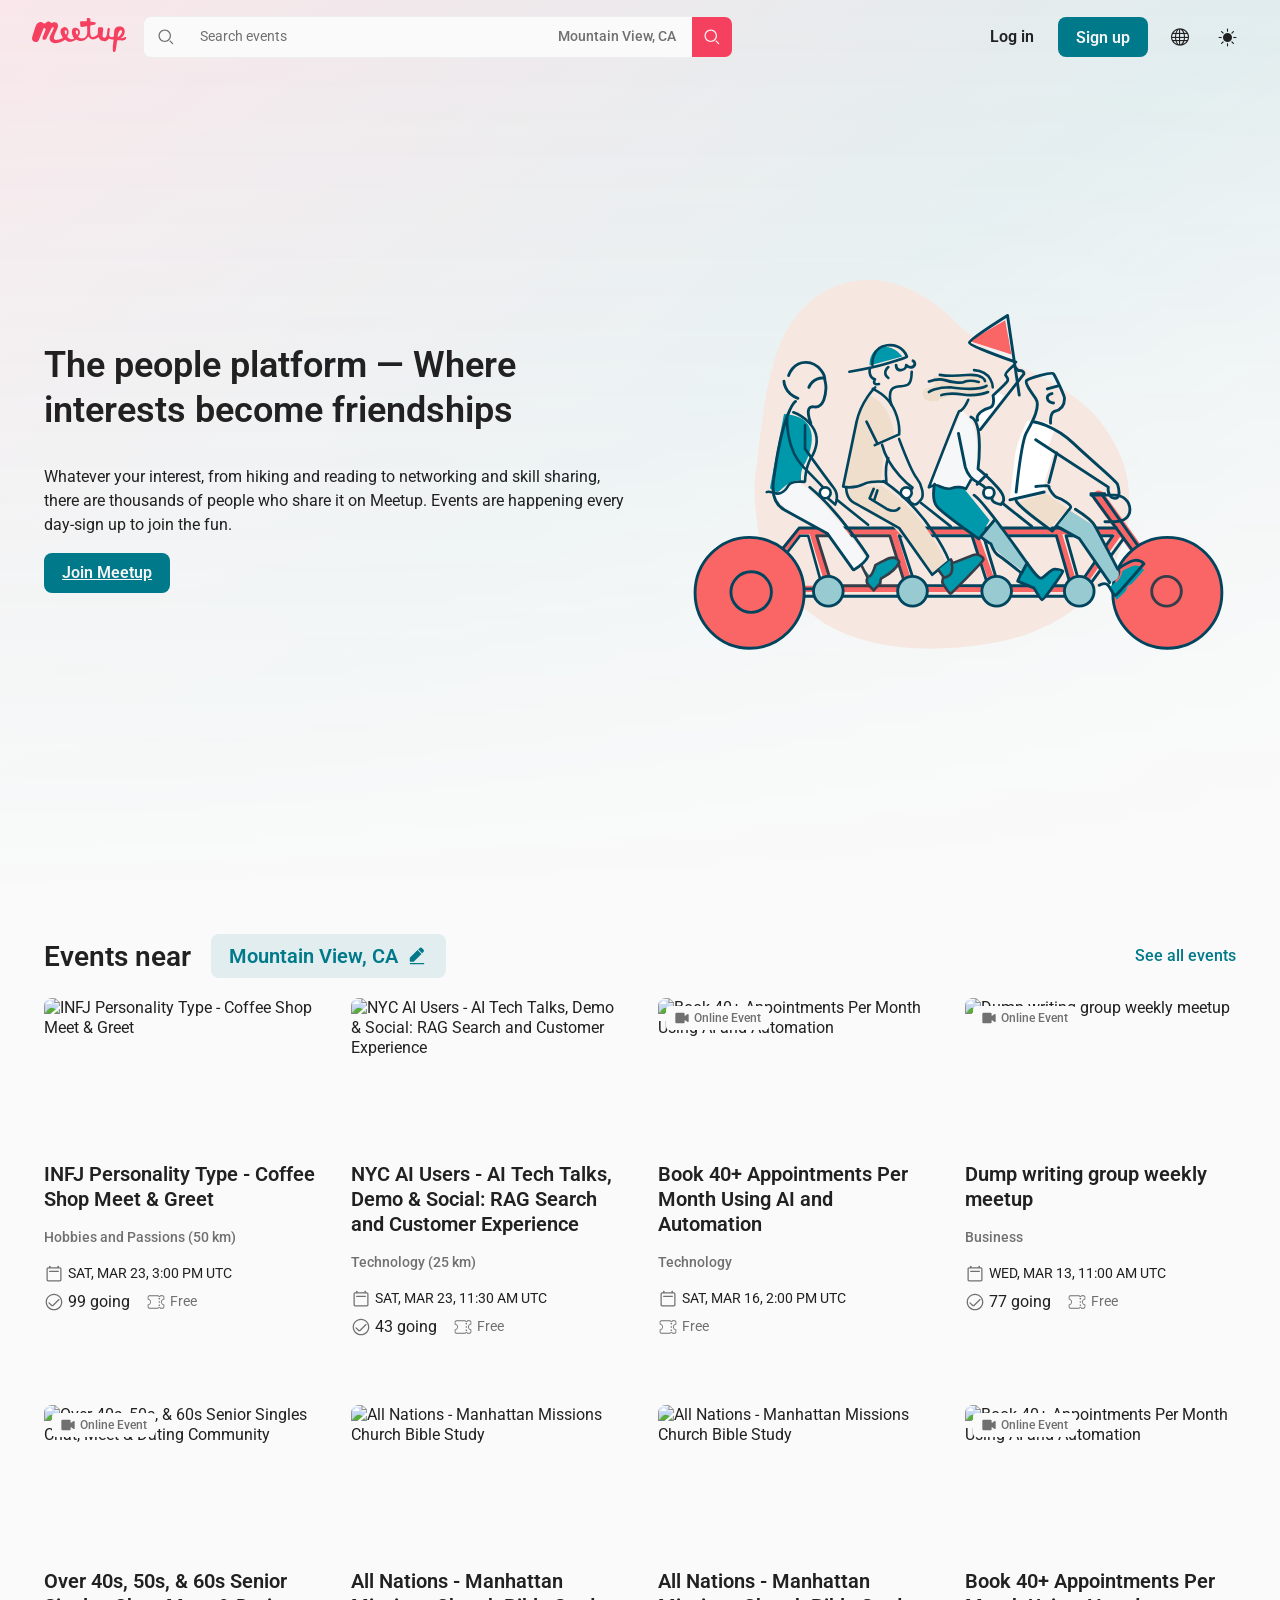
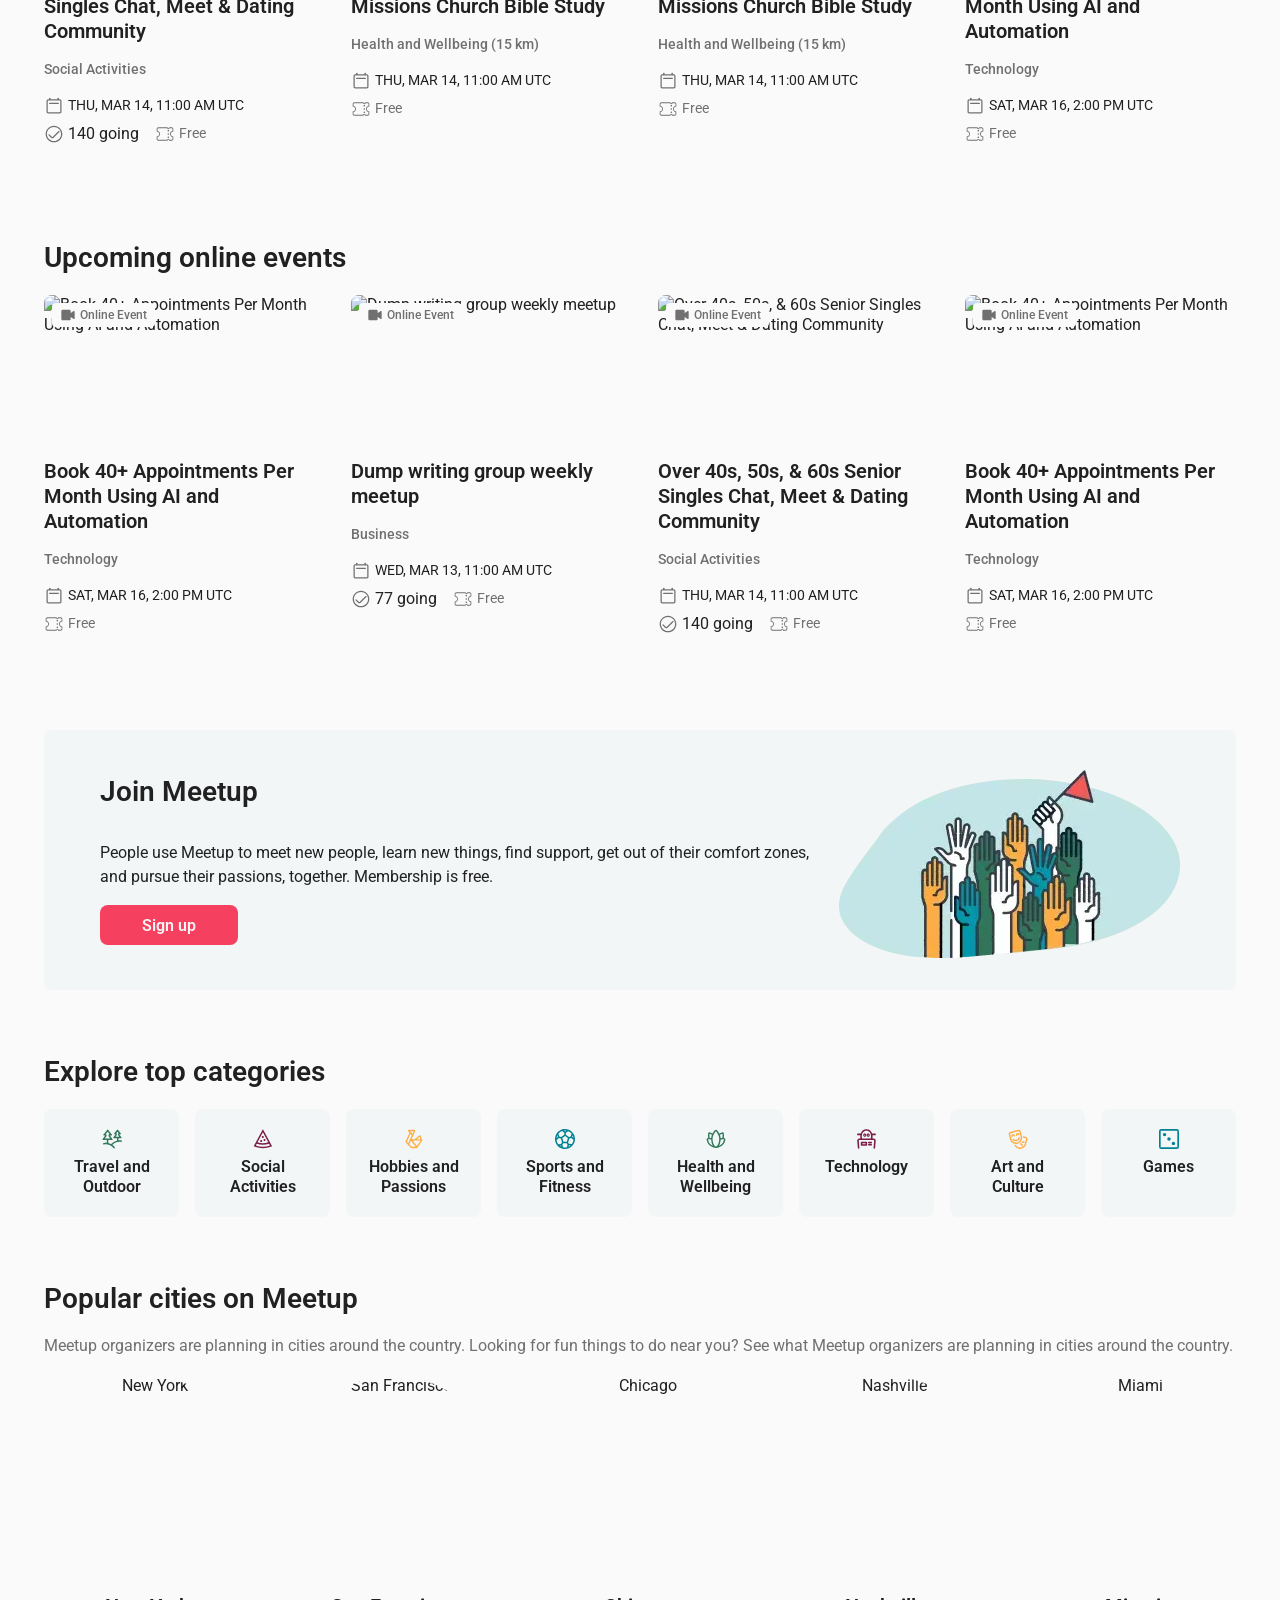
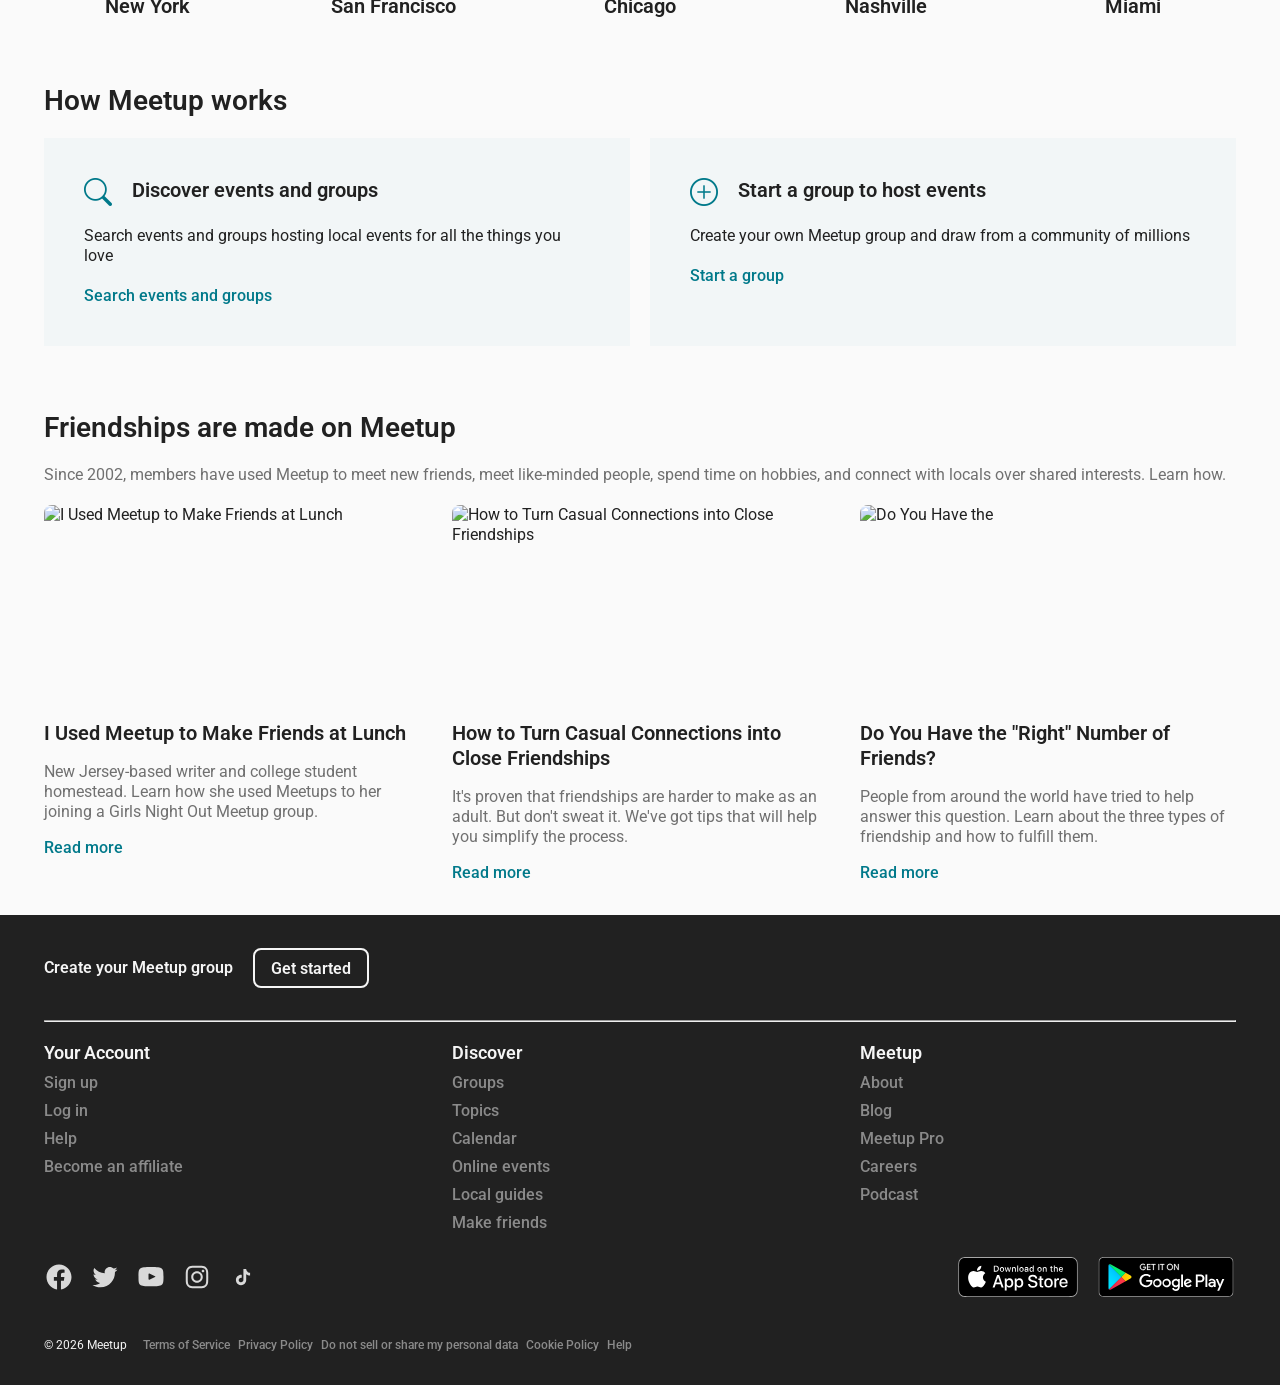
==== index.html @ ab14dbea "fix: Исправления стилей. Добавение карты" ====
<!DOCTYPE html>
<html lang="en">

<head>
  <meta charset="UTF-8">
  <meta name="viewport" content="width=device-width, initial-scale=1.0">

  <!-- <script src="./scripts/smooth-scroll.js" defer></script> -->
  <script>
    document.querySelector("html").setAttribute("data-theme", localStorage.getItem("theme") || "light");
  </script>

  <script type="module" src="./scripts/theme-toggle.js" defer></script>
  <!-- <script type="module" src="./scripts/log-to-page.js" defer></script> -->

  <script src="./scripts/nav.js" defer></script>
  <!-- <script src="./scripts/timer.js" defer></script> -->
  <script type="module" src="./scripts/meetup.js" defer></script>

  <title>Meetup</title>
  <link rel="icon" href="./favicon.ico">
  <link rel="stylesheet" href="https://cdn.jsdelivr.net/npm/bootstrap-icons@1.13.1/font/bootstrap-icons.min.css">
  <link href="./styles/styles.css" rel="stylesheet">
</head>

<body class="text-base">
  <div class="base-layout">

    <!-- <div class="sidebar"></div> -->

    <header>
      <div class="content">
        <div class="header-grid">

          <!-- LOGO -->
          <div class="header-logo">
            <a href="./index.html" class="inline-flex items-center">
              <img src="./assets/images/meetup-logo.svg" alt="Logo">
            </a>
          </div>

          <!-- SEARCH -->
          <div class="header-search">
            <div class="search-bar flex items-center justify-between bg-elevated rounded-lg gap-4 w-full ml-0">
              <div class="flex items-center gap-2 flex-1 pl-3">
                <svg class="text-muted" width="20" height="20" viewBox="0 0 20 20" fill="currentColor" xmlns="http://www.w3.org/2000/svg">
                  <path fill-rule="evenodd" clip-rule="evenodd" d="M13.75 8.75C13.75 11.5114 11.5114 13.75 8.75 13.75C5.98857 13.75 3.75 11.5114 3.75 8.75C3.75 5.98857 5.98857 3.75 8.75 3.75C11.5114 3.75 13.75 5.98857 13.75 8.75ZM15 8.75C15 12.2017 12.2017 15 8.75 15C5.29822 15 2.5 12.2017 2.5 8.75C2.5 5.29822 5.29822 2.5 8.75 2.5C12.2017 2.5 15 5.29822 15 8.75ZM13.7247 14.6086L13.2973 14.1812C13.6173 13.9131 13.9131 13.6173 14.1812 13.2973L14.6086 13.7247L17.1086 16.2247C17.3527 16.4688 17.3527 16.8645 17.1086 17.1086C16.8645 17.3527 16.4688 17.3527 16.2247 17.1086L13.7247 14.6086Z" fill="currentColor"></path>
                </svg>

                <input type="text" placeholder="Search events" class="search-input flex-1 bg-transparent outline-none text-sm">
              </div>

              <div class="flex items-center gap-4">
                <span class="text-sm font-medium text-muted pl-3">
                  Mountain View, CA
                </span>

                <button id="search-btn" class="btn btn-secondary flex items-center gap-1">
                  <svg class="text-light" width="20" height="20" viewBox="0 0 20 20" fill="currentColor" xmlns="http://www.w3.org/2000/svg">
                    <path fill-rule="evenodd" clip-rule="evenodd" d="M13.75 8.75C13.75 11.5114 11.5114 13.75 8.75 13.75C5.98857 13.75 3.75 11.5114 3.75 8.75C3.75 5.98857 5.98857 3.75 8.75 3.75C11.5114 3.75 13.75 5.98857 13.75 8.75ZM15 8.75C15 12.2017 12.2017 15 8.75 15C5.29822 15 2.5 12.2017 2.5 8.75C2.5 5.29822 5.29822 2.5 8.75 2.5C12.2017 2.5 15 5.29822 15 8.75ZM13.7247 14.6086L13.2973 14.1812C13.6173 13.9131 13.9131 13.6173 14.1812 13.2973L14.6086 13.7247L17.1086 16.2247C17.3527 16.4688 17.3527 16.8645 17.1086 17.1086C16.8645 17.3527 16.4688 17.3527 16.2247 17.1086L13.7247 14.6086Z" fill="currentColor"></path>
                  </svg>
                </button>
              </div>
            </div>
          </div>

          <!-- ACTIONS (nav НЕ тронут) -->
          <div class="header-actions flex items-center justify-end gap-1">
            <nav>
              <ul>
                <!-- Навигация рендерится тут динамически -->
              </ul>
            </nav>
            <button class="btn btn-ghost"><i class="bi bi-globe text-lg"></i></button>
            <button id="theme-toggle" class="btn btn-ghost"></button>
          </div>

        </div>
      </div>
    </header>

    <main>
      <div id="hero">
        <div id="hero-bg"></div>
        <div class="container content-center h-full">
          <div class="content gap-5">
            <div class="prose flex-1 flex flex-col justify-center">
              <h1 class="text-balance">
                The people platform — Where interests become friendships
              </h1>
              <p>
                Whatever your interest, from hiking and reading to networking and skill sharing,
                there are thousands of people who share it on Meetup. Events are happening
                every day-sign up to join the fun.
              </p>
              <a href="./events-near.html" class="btn btn-primary px-4">Join Meetup</a>
            </div>
            <img src="./assets/images/hero-event.svg" class="flex-1" alt="The people platform — Where interests become friendships">
          </div>
        </div>
      </div>

      <section id="events-near">
        <div class="container content flex-col">
          <div class="flex items-center w-full gap-5 mb-5">
            <h3 class="nowrap">Events near</h3>
            <button class="btn btn-lg btn-primary-lite px-4">Mountain View, CA
              <img src="./assets/icons/edit.svg" alt="">
            </button>
            <a href="#" class="all-events-link link ml-auto">See all events</a>
          </div>

          <div class="events gap-5">
            <!-- Events рендерятся тут динамически -->
          </div>
        </div>
      </section>

      <section id="online-events">
        <div class="container">
          <h3 class="content nowrap mb-5">Upcoming online events</h3>
          <div class="events content gap-5">
            <!-- Events рендерятся тут динамически -->
          </div>
        </div>
      </section>

      <section id="join-meetup">
        <div class="container">
          <div class="content gap-5">
            <div class="prose flex flex-col justify-center">
              <h3 class="text-balance">
                Join Meetup
              </h3>
              <p>
                People use Meetup to meet new people, learn new things, find support, get out of their
                comfort zones, and pursue their passions, together. Membership is free.
              </p>
              <button class="btn btn-secondary px-10">Sign up</button>
            </div>
            <img src="./assets/images/join-meetup.svg" alt="Join Meetup">
          </div>
        </div>
      </section>

      <section id="top-categories">
        <div class="container">
          <h3 class="content nowrap mb-5">Explore top categories</h3>
          <div id="categories" class="content">
            <!-- Categories рендерятся тут динамически -->
          </div>
        </div>
      </section>

      <section id="cities-on-meetup">
        <div class="container">
          <div class="content flex-col">
            <h3 class="nowrap mb-5">Popular cities on Meetup</h3>
            <p class="text-muted mb-5 max-w-prose">Meetup organizers are planning in cities around the country. Looking for fun things to do near you? See what Meetup organizers are planning in cities around the country.</p>
            <div id="cities" class="content gap-5">
              <!-- Cities рендерятся тут динамически -->
            </div>
          </div>
        </div>
      </section>

      <section id="how-meetup-works">
        <div class="container">
          <h3 class="content nowrap mb-5">How Meetup works</h3>
          <div class="content gap-5">
            <div class="flex-1 bg-primary-lite p-10">
              <div class="flex items-start gap-5 mb-5">
                <i class="bi bi-search text-2xl text-primary"></i>
                <h4 class="font-semibold">Discover events and groups</h4>
              </div>
              <p class="mb-5">Search events and groups hosting local events for all the things you love</p>
              <a href="#" class="link">Search events and groups</a>
            </div>
            <div class="flex-1 bg-primary-lite p-10">
              <div class="flex items-start gap-5 mb-5">
                <i class="bi bi-plus-circle text-2xl text-primary"></i>
                <h4 class="font-semibold">Start a group to host events</h4>
              </div>
              <p class="mb-5">Create your own Meetup group and draw from a community of millions</p>
              <a href="#" class="link">Start a group</a>
            </div>
          </div>
        </div>
      </section>

      <section id="friendships-on-meetup">
        <div class="container">
          <h3 class="content nowrap mb-5">Friendships are made on Meetup</h3>
          <p class="text-muted mb-5 max-w-prose">Since 2002, members have used Meetup to meet new friends, meet like-minded people, spend time on hobbies, and connect with locals over shared interests. Learn how.</p>
          <div id="friendships" class="content gap-5">
            <!-- Friendships рендерятся тут динамически -->
          </div>
        </div>
      </section>
    </main>

  </div>

  <footer class="footer">
    <div class="container">
      <div class="heading flex items-center w-full gap-5 mb-8">
        <h6 class="text-light nowrap">Create your Meetup group</h6>
        <button class="btn btn-bordered btn-bordered-light px-4">Get started</button>
      </div>
      <hr />
      <div class="footer-top content justify-between items-start mt-5">
        <div class="footer-columns content gap-8 flex-1">
          <div class="footer-column">
            <h5 class="text-light font-semibold mb-2">Your Account</h5>
            <ul class="footer-links">
              <li><a href="#" class="link text-muted">Sign up</a></li>
              <li><a href="#" class="link text-muted">Log in</a></li>
              <li><a href="#" class="link text-muted">Help</a></li>
              <li><a href="#" class="link text-muted">Become an affiliate</a></li>
            </ul>
          </div>
          <div class="footer-column">
            <h5 class="text-light font-semibold mb-2">Discover</h5>
            <ul class="footer-links">
              <li><a href="#" class="link text-muted">Groups</a></li>
              <li><a href="#" class="link text-muted">Topics</a></li>
              <li><a href="#" class="link text-muted">Calendar</a></li>
              <li><a href="#" class="link text-muted">Online events</a></li>
              <li><a href="#" class="link text-muted">Local guides</a></li>
              <li><a href="#" class="link text-muted">Make friends</a></li>
            </ul>
          </div>
          <div class="footer-column">
            <h5 class="text-light font-semibold mb-2">Meetup</h5>
            <ul class="footer-links">
              <li><a href="#" class="link text-muted">About</a></li>
              <li><a href="#" class="link text-muted">Blog</a></li>
              <li><a href="#" class="link text-muted">Meetup Pro</a></li>
              <li><a href="#" class="link text-muted">Careers</a></li>
              <li><a href="#" class="link text-muted">Podcast</a></li>
            </ul>
          </div>
        </div>
      </div>

      <div class="footer-middle content justify-between items-center gap-4 pt-6 pb-6">
        <div class="social-links flex items-center gap-4">
          <a href="#" class="link text-muted"><img src="./assets/icons/facebook.svg" alt="Facebook" class="social-icon"></a>
          <a href="#" class="link text-muted"><img src="./assets/icons/twitter.svg" alt="Twitter" class="social-icon"></a>
          <a href="#" class="link text-muted"><img src="./assets/icons/youtube.svg" alt="Youtube" class="social-icon"></a>
          <a href="#" class="link text-muted"><img src="./assets/icons/instagram.svg" alt="Instagram" class="social-icon"></a>
          <a href="#" class="link text-muted"><img src="./assets/icons/tiktok.svg" alt="TikTok" class="social-icon"></a>
        </div>
        <div class="app-stores flex items-center gap-2">
          <a href="#" class="app-store-btn">
            <img src="./assets/icons/app-store.svg" alt="Download on the App Store" class="app-icon">
          </a>
          <a href="#" class="app-store-btn">
            <img src="./assets/icons/google-play.svg" alt="Get it on Google Play" class="app-icon">
          </a>
        </div>
      </div>

      <div class="footer-bottom content items-center text-xs pt-4 gap-4">
        <span class="text-light">&copy; 2026 Meetup</span>
        <div class="footer-bottom-links flex items-center gap-2">
          <a href="#" class="link text-muted">Terms of Service</a>
          <a href="#" class="link text-muted">Privacy Policy</a>
          <a href="#" class="link text-muted">Do not sell or share my personal data</a>
          <a href="#" class="link text-muted">Cookie Policy</a>
          <a href="#" class="link text-muted">Help</a>
        </div>
      </div>
    </div>
  </footer>

</body>

</html>
---- styles/styles.css ----
/* ===== Base imports ===== */
@import url('globals.css');
@import url('fonts.css');
@import url('utilities.css');
@import url('buttons.css');
@import url('prose.css');

/* ===== Links ===== */
.link {
  color: var(--color-primary);
  text-decoration: none;
  font-weight: 500;
}

.link:hover {
  text-decoration: underline;
}

/* ===== Header layout ===== */
.header-grid {
  display: grid;
  grid-template-columns: auto 1fr auto;
  grid-template-areas: 'logo search actions';
  align-items: center;
  gap: 1rem;
  width: 100%;
}

.header-logo {
  grid-area: logo;
}

.header-search {
  grid-area: search;
  min-width: 0;
}

.header-actions {
  grid-area: actions;
  display: flex;
  align-items: center;
  gap: 0.5rem;
}

/* ====== Forms ===== */
form {
  display: flex;
  flex-direction: column;
  gap: 0.5rem;
}

form.hidden {
  display: none;
}

label {
  position: relative;
}

label > .required-star {
  position: absolute;
  right: 0.75rem;
  top: 0.5rem;
}

input[type='text'],
input[type='email'],
input[type='tel'],
input[type='password'] {
  padding: 0.5rem 2.5rem 0.5rem 1rem;
  min-height: 2.5rem;
  border: 0;
  outline: none;
  width: 100%;
  background: var(--color-elevated);
  color: var(--color-text);
  font-size: var(--font-sm);
  font-family: inherit;
  font-feature-settings: inherit;
}

input::placeholder {
  color: var(--color-text-muted);
}

/* ===== Search bar ===== */
.search-bar {
  border: 1px solid var(--color-bg-accent);
  border-radius: 0.5rem;
  min-height: 2.5rem;
  overflow: hidden;
  max-width: 590px;
  margin-right: auto;
  background-color: var(--color-bg);
}

.search-input::placeholder {
  color: var(--color-text-muted);
}

#search-btn {
  border-radius: 0;
}

/* ====== Events grid ====== */
.events {
  display: grid;
  grid-template-columns: repeat(4, 1fr);
  gap: 2.25rem;
}

.event {
  position: relative;
  display: flex;
  flex-direction: column;
  gap: 0.75rem;
  padding-bottom: 2rem;
}

.event img {
  width: 100%;
  height: 152px;
  object-fit: cover;
  border-radius: 0.5rem;
}

.event .badge {
  position: absolute;
  top: 0.5rem;
  left: 0.5rem;
  display: flex;
  gap: 0.25rem;
  padding: 0.25rem 0.5rem;
  background-color: var(--color-bg);
  border-radius: 0.25rem;
}

.event-info {
  display: flex;
  flex-direction: column;
  gap: 0.5rem;
}

#map img {
  width: 100%;
  height: 285px;
  border-radius: 0.75rem;
  object-fit: cover;
}

/* ===== Events filters (events-near page) ===== */
select {
  border: 0;
  border-radius: 9999px;
  padding: 0 2.5rem 0 1rem;
  min-height: 2.5rem;
  min-width: 2.5rem;
  font-size: var(--font-sm);
  font-weight: 500;
  font-family: inherit;
  background-color: var(--color-bg-lite);
  color: var(--color-accent);
  appearance: none;
  background-image: url('/assets/icons/arrow-drop-down.svg');
  background-repeat: no-repeat;
  background-position: right 0.25rem center;
  cursor: pointer;
}

#filters-container {
  position: relative;
  min-height: 3.5rem;
  margin-bottom: 2rem;
  overflow-x: auto;
}

#events-filters #filters {
  display: flex;
  gap: 0.5rem;
  margin-bottom: 2rem;
  flex-wrap: nowrap;
  -webkit-overflow-scrolling: touch;
}

/* Events list inside filters page */
#events-filters .events {
  grid-template-columns: 1fr;
  gap: 1.5rem;
}

#events-filters .event {
  flex-direction: row;
  gap: 1rem;
  padding-top: 1rem;
  padding-bottom: 2rem;
  border-top: 1px solid #c5c5c5;
}

#events-filters .event img {
  max-width: 160px;
  max-height: 100px;
}

#events-filters .event-info {
  display: flex;
  flex-direction: column;
  flex: 1;
}

#events-filters .event-info h4 {
  order: -1;
}

#events-filters .event-info .time-date {
  order: -2;
  margin-bottom: 0.25rem;
}

#events-filters .event .badge {
  position: relative;
  top: 0;
  left: 0;
  padding: 0;
  margin-top: 0.25rem;
}

/* ===== Event metadata ===== */
.time-date {
  display: flex;
  align-items: center;
  gap: 0.25rem;
}

.attendees,
.ticket {
  display: flex;
  align-items: center;
  gap: 0.25rem;
  font-size: var(--font-sm);
  color: var(--color-text-muted);
}

.online-indicator {
  display: none;
  align-items: center;
  gap: 0.25rem;
  margin-bottom: 0.5rem;
  font-size: var(--font-xs);
  font-weight: 500;
  color: var(--color-text-muted);
}

/* ===== Icons ===== */
.icon-calendar,
.icon-check,
.icon-ticket,
.icon-cam {
  display: inline-block;
  background-repeat: no-repeat;
  background-position: center;
  background-size: contain;
}

.icon-calendar,
.icon-check,
.icon-ticket {
  width: 1.25rem;
  height: 1.25rem;
}

.icon-cam {
  width: 1rem;
  height: 1rem;
}

.icon-calendar {
  background-image: url('../assets/icons/calendar.svg');
}
.icon-check {
  background-image: url('../assets/icons/check.svg');
}
.icon-ticket {
  background-image: url('../assets/icons/ticket.svg');
}
.icon-cam {
  background-image: url('../assets/icons/cam.svg');
}

/* ===== Join Meetup Section ===== */
#join-meetup .content {
  background-color: var(--color-bg-primary-lite);
  padding: 2rem 3.5rem;
  border-radius: 0.5rem;
}

/* ===== Categories ===== */
#categories {
  display: grid;
  grid-template-columns: repeat(8, 1fr);
  gap: 1rem;
}

.category {
  display: flex;
  flex-direction: column;
  align-items: center;
  padding: 1.25rem;
  text-align: center;
  border-radius: 0.5rem;
  background-color: var(--color-bg-primary-lite);
  transition: transform 0.25s ease;
  cursor: pointer;
}

.category:hover {
  transform: translateY(-0.25rem);
}

.category-icon {
  width: 1.25rem;
  height: 1.25rem;
  margin-bottom: 0.5rem;
}

/* ===== Cities ===== */
#cities {
  display: grid;
  grid-template-columns: repeat(5, 1fr);
  gap: 2.5rem;
}

.city {
  display: flex;
  flex-direction: column;
  text-align: center;
}

.city img {
  border-radius: 50%;
  object-fit: cover;
  margin-bottom: 0.75rem;
  aspect-ratio: 1 / 1;
}

/* ===== Friendships ===== */
#friendships {
  display: grid;
  grid-template-columns: repeat(3, 1fr);
  gap: 2rem;
}

.friendship {
  display: flex;
  flex-direction: column;
  gap: 1rem;
}

.friendship img {
  width: 100%;
  height: 200px;
  object-fit: cover;
  border-radius: 0.5rem;
}

/* ===== Footer ===== */
.footer {
  background-color: var(--color-dark);
  /* color: var(--color-text-inverse); */
  padding: 2rem 0;
  border-top: 1px solid var(--color-bg-accent);
}

.footer-columns {
  display: grid;
  grid-template-columns: repeat(3, 1fr);
  gap: 2rem;
}

.footer-links {
  display: flex;
  flex-direction: column;
  gap: 0.5rem;
  list-style: none;
}

.footer-links a,
.footer-bottom-links a {
  color: var(--color-text-lite);
  transition: color 0.2s ease;
}

.footer-links a:hover {
  color: var(--color-primary);
}

/* ===== Responsive ===== */
@media (max-width: 1023px) {
  #map {
    display: none;
  }

  .events {
    grid-template-columns: repeat(3, 1fr);
  }

  #categories,
  #cities {
    grid-template-columns: repeat(4, 1fr);
  }
}

@media (max-width: 767px) {
  #hero {
    min-height: 0;
  }

  .container {
    padding: 0 2rem;
  }

  .header-grid {
    grid-template-columns: 1fr auto;
    grid-template-areas:
      'logo actions'
      'search search';
    row-gap: 0.75rem;
  }

  .search-bar {
    max-width: none;
    margin-right: 0;
  }

  .all-events-link {
    display: none;
  }

  .events {
    grid-template-columns: repeat(2, 1fr);
  }

  .event .badge {
    position: relative;
    top: 0;
    left: 0;
    padding: 0;
    margin-top: 0.25rem;
  }

  .event .ticket {
    display: none;
  }

  #friendships {
    grid-template-columns: repeat(2, 1fr);
  }

  .footer-bottom-links {
    display: none;
  }
}

@media (max-width: 640px) {
  .events {
    grid-template-columns: 1fr;
    gap: 1.5rem;
  }

  .event {
    flex-direction: row;
    gap: 1rem;
    padding-top: 1rem;
    padding-bottom: 2rem;
    border-top: 1px solid #c5c5c5;
  }

  .event img {
    max-width: 100px;
    max-height: 60px;
  }

  .event-info h4 {
    order: -1;
  }

  .event-info .time-date {
    order: -2;
    margin-bottom: 0.25rem;
  }

  #join-meetup .container {
    padding: 0;
  }
  #join-meetup .content {
    flex-direction: column;
    padding: 2rem;
    border-radius: 0;
  }

  #categories,
  #cities {
    grid-template-columns: repeat(2, 1fr);
  }

  #friendships {
    grid-template-columns: 1fr;
  }

  .footer {
    padding: 1.5rem 0;
  }
}
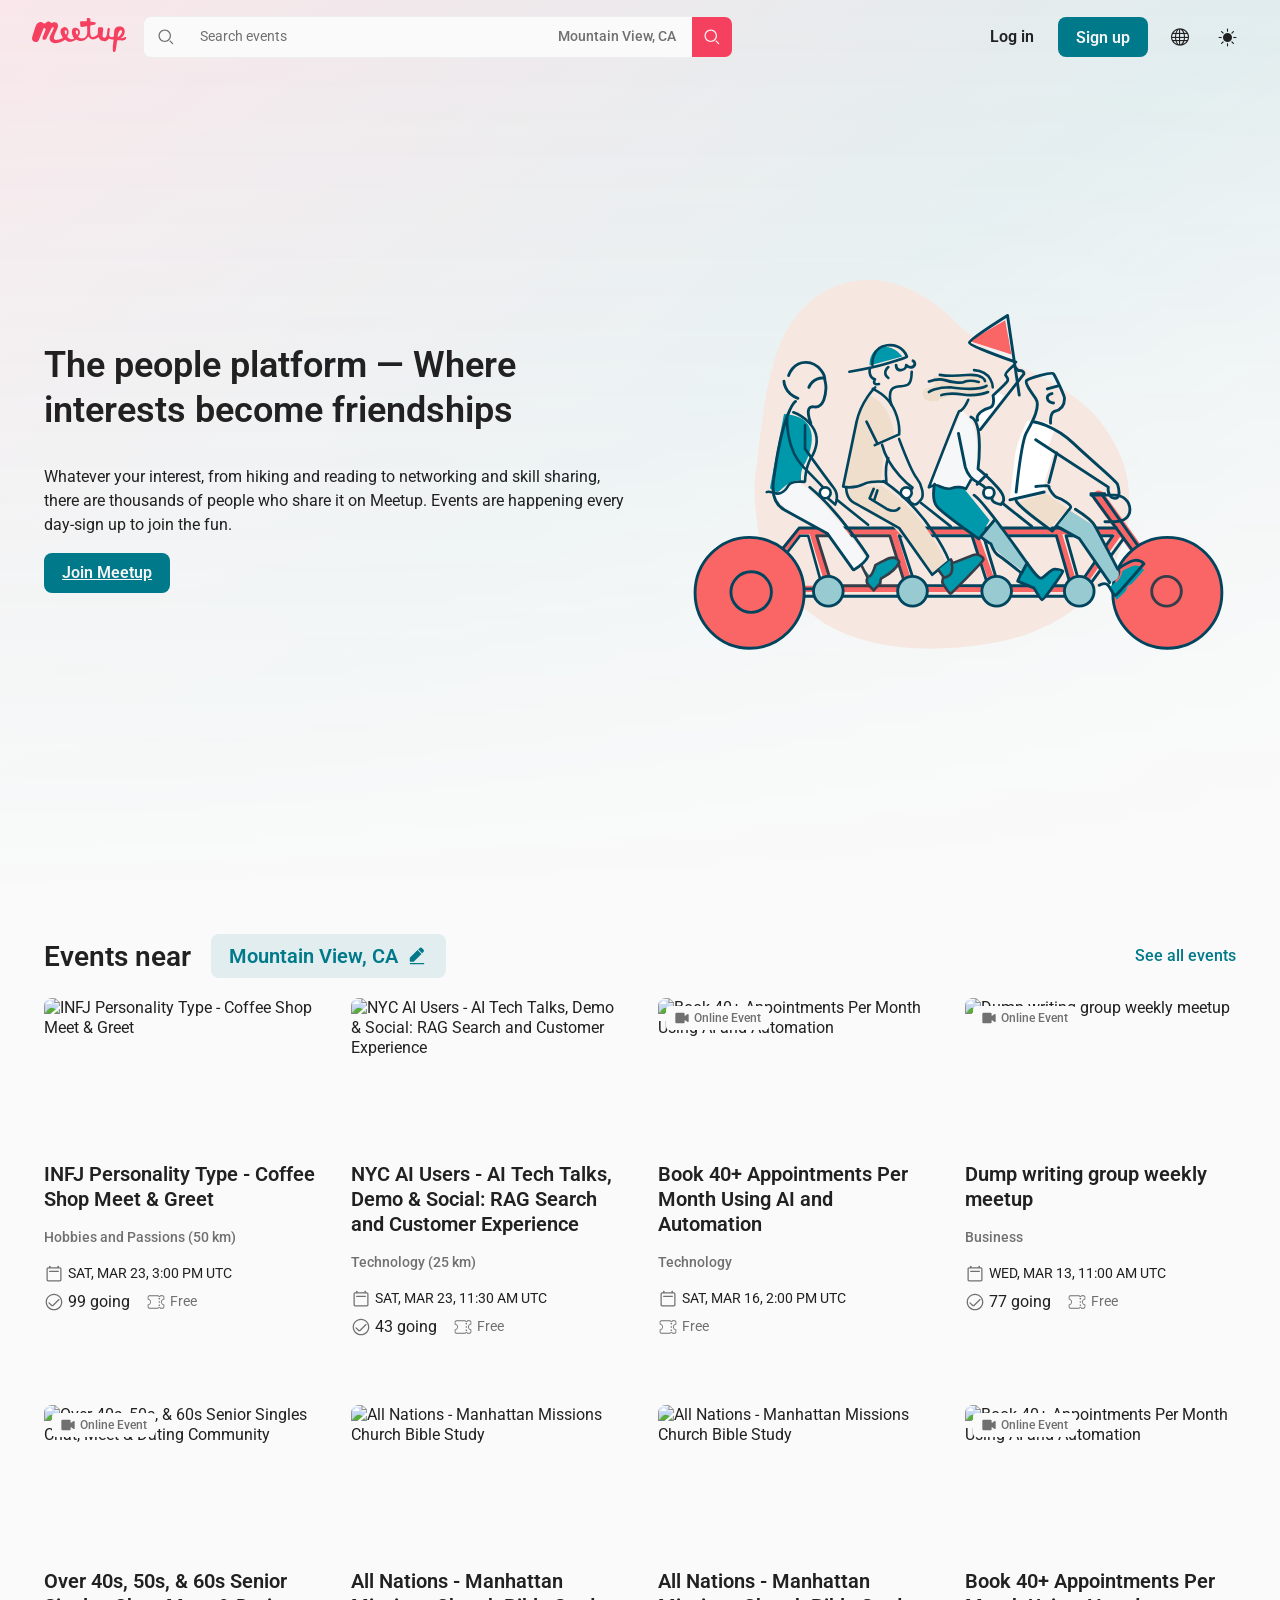
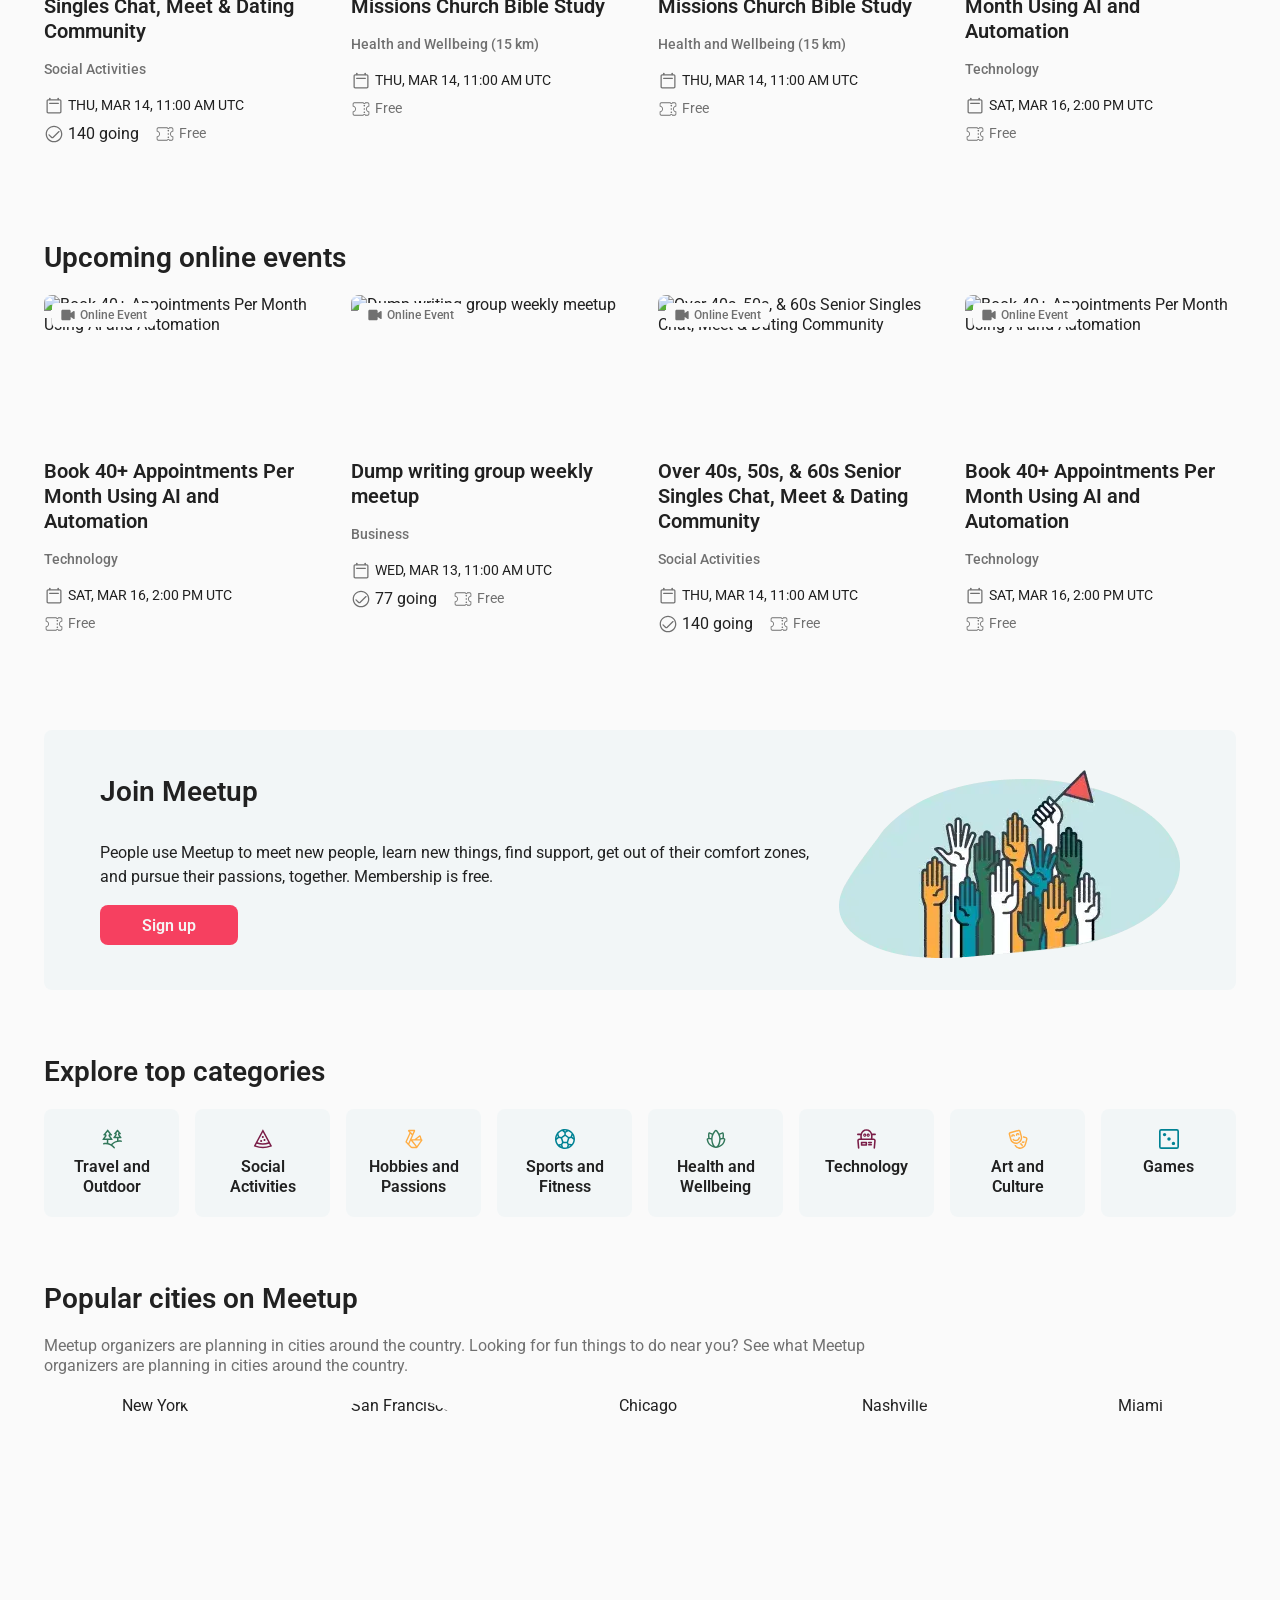
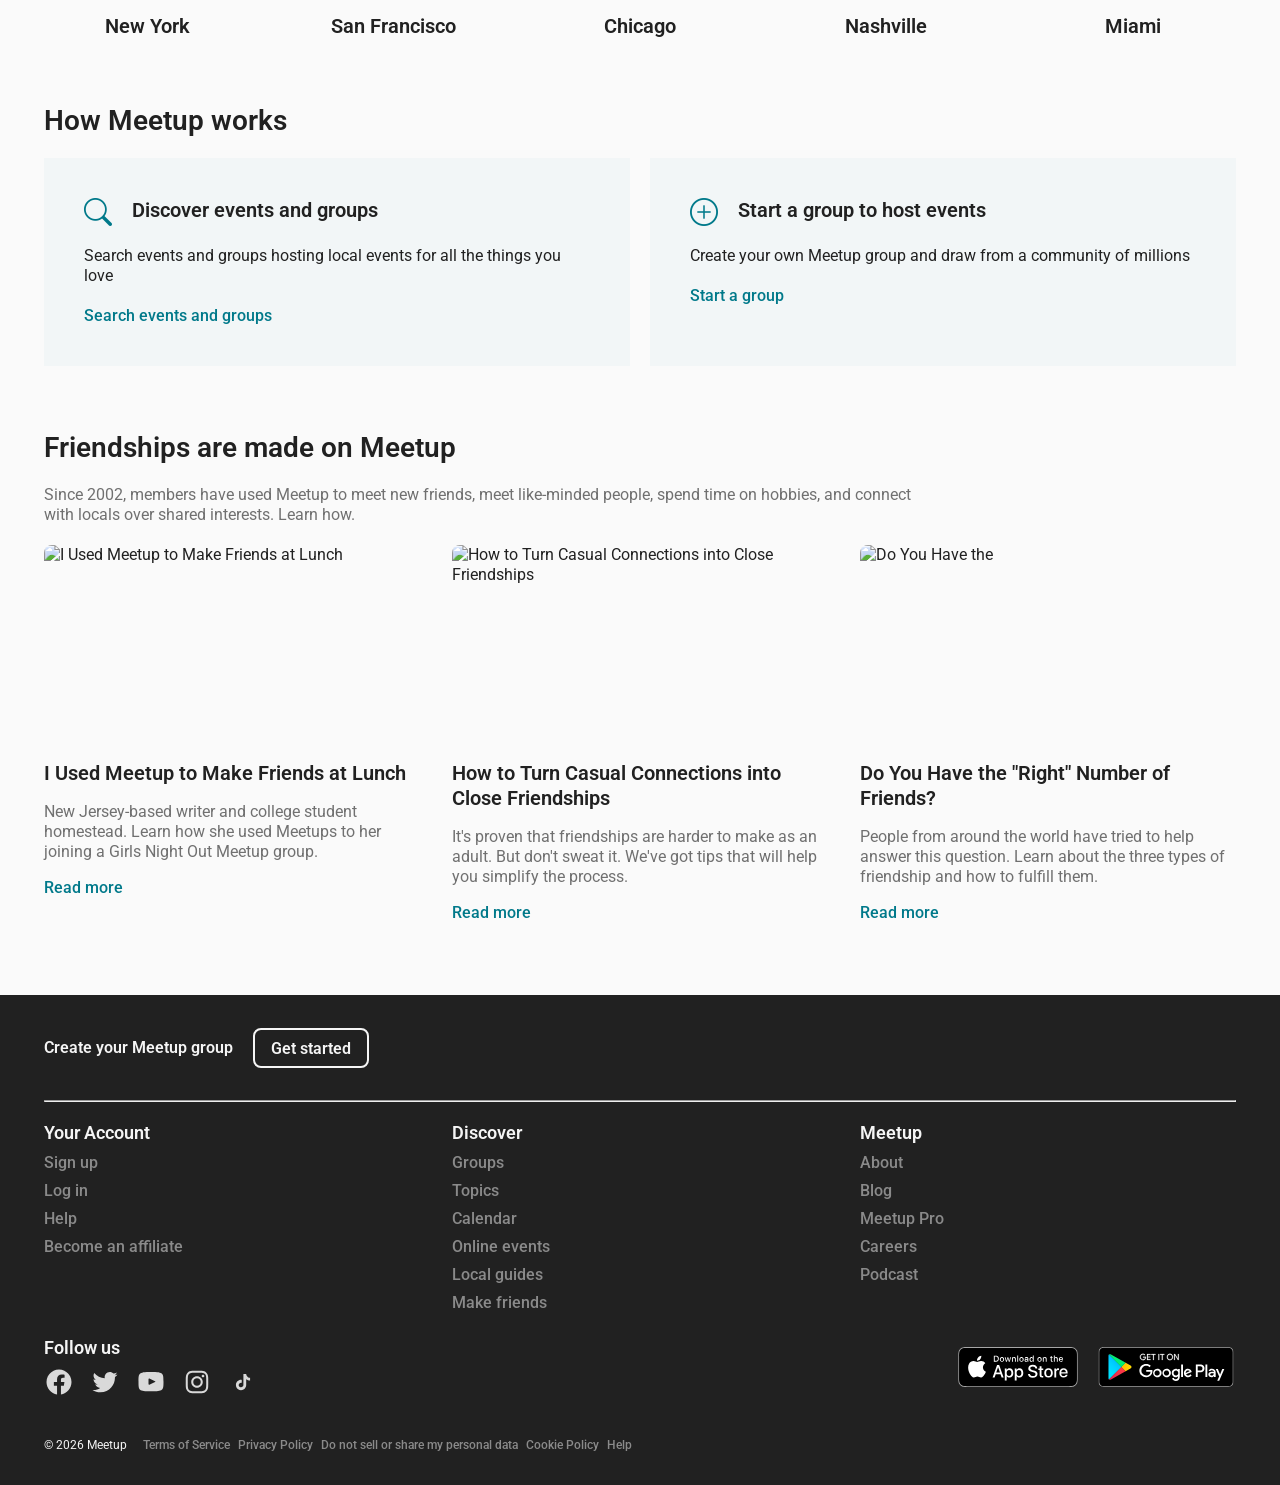
==== commit ff4e3cd7: "update: Рефакторинг файловой структуры. Удалены не используемые файлы. Рефакторинг стилей." ====
--- a/index.html
+++ b/index.html
@@ -11,10 +11,8 @@
   </script>
 
   <script type="module" src="./scripts/theme-toggle.js" defer></script>
-  <!-- <script type="module" src="./scripts/log-to-page.js" defer></script> -->
 
   <script src="./scripts/nav.js" defer></script>
-  <!-- <script src="./scripts/timer.js" defer></script> -->
   <script type="module" src="./scripts/meetup.js" defer></script>
 
   <title>Meetup</title>
@@ -188,7 +186,7 @@
         </div>
       </section>
 
-      <section id="friendships-on-meetup">
+      <section id="friendships-on-meetup" class="mb-10">
         <div class="container">
           <h3 class="content nowrap mb-5">Friendships are made on Meetup</h3>
           <p class="text-muted mb-5 max-w-prose">Since 2002, members have used Meetup to meet new friends, meet like-minded people, spend time on hobbies, and connect with locals over shared interests. Learn how.</p>
@@ -243,13 +241,16 @@
         </div>
       </div>
 
-      <div class="footer-middle content justify-between items-center gap-4 pt-6 pb-6">
-        <div class="social-links flex items-center gap-4">
-          <a href="#" class="link text-muted"><img src="./assets/icons/facebook.svg" alt="Facebook" class="social-icon"></a>
-          <a href="#" class="link text-muted"><img src="./assets/icons/twitter.svg" alt="Twitter" class="social-icon"></a>
-          <a href="#" class="link text-muted"><img src="./assets/icons/youtube.svg" alt="Youtube" class="social-icon"></a>
-          <a href="#" class="link text-muted"><img src="./assets/icons/instagram.svg" alt="Instagram" class="social-icon"></a>
-          <a href="#" class="link text-muted"><img src="./assets/icons/tiktok.svg" alt="TikTok" class="social-icon"></a>
+      <div class="footer-middle content justify-between gap-4 pt-6 pb-6">
+        <div>
+          <h5 class="text-light font-semibold mb-2">Follow us</h5>
+          <div class="social-links flex items-center gap-4">
+            <a href="#" class="link text-muted"><img src="./assets/icons/facebook.svg" alt="Facebook" class="social-icon"></a>
+            <a href="#" class="link text-muted"><img src="./assets/icons/twitter.svg" alt="Twitter" class="social-icon"></a>
+            <a href="#" class="link text-muted"><img src="./assets/icons/youtube.svg" alt="Youtube" class="social-icon"></a>
+            <a href="#" class="link text-muted"><img src="./assets/icons/instagram.svg" alt="Instagram" class="social-icon"></a>
+            <a href="#" class="link text-muted"><img src="./assets/icons/tiktok.svg" alt="TikTok" class="social-icon"></a>
+          </div>
         </div>
         <div class="app-stores flex items-center gap-2">
           <a href="#" class="app-store-btn">
@@ -261,7 +262,7 @@
         </div>
       </div>
 
-      <div class="footer-bottom content items-center text-xs pt-4 gap-4">
+      <div class="footer-bottom content text-xs pt-4 gap-4">
         <span class="text-light">&copy; 2026 Meetup</span>
         <div class="footer-bottom-links flex items-center gap-2">
           <a href="#" class="link text-muted">Terms of Service</a>
--- a/styles/styles.css
+++ b/styles/styles.css
@@ -167,6 +167,11 @@
   cursor: pointer;
 }
 
+select option {
+  background-color: var(--color-bg);
+  color: var(--color-text);
+}
+
 #filters-container {
   position: relative;
   min-height: 3.5rem;
@@ -329,6 +334,11 @@
   gap: 2.5rem;
 }
 
+#cities-on-meetup p,
+#friendships-on-meetup p {
+  max-width: 892px;
+}
+
 .city {
   display: flex;
   flex-direction: column;
@@ -502,6 +512,15 @@
     grid-template-columns: repeat(2, 1fr);
   }
 
+  #categories {
+    row-gap: 1rem;
+    column-gap: 2rem;
+  }
+
+  .category {
+    padding: 2rem 3rem;
+  }
+
   #friendships {
     grid-template-columns: 1fr;
   }
@@ -509,4 +528,8 @@
   .footer {
     padding: 1.5rem 0;
   }
-}
+
+  .app-stores {
+    display: none;
+  }
+}
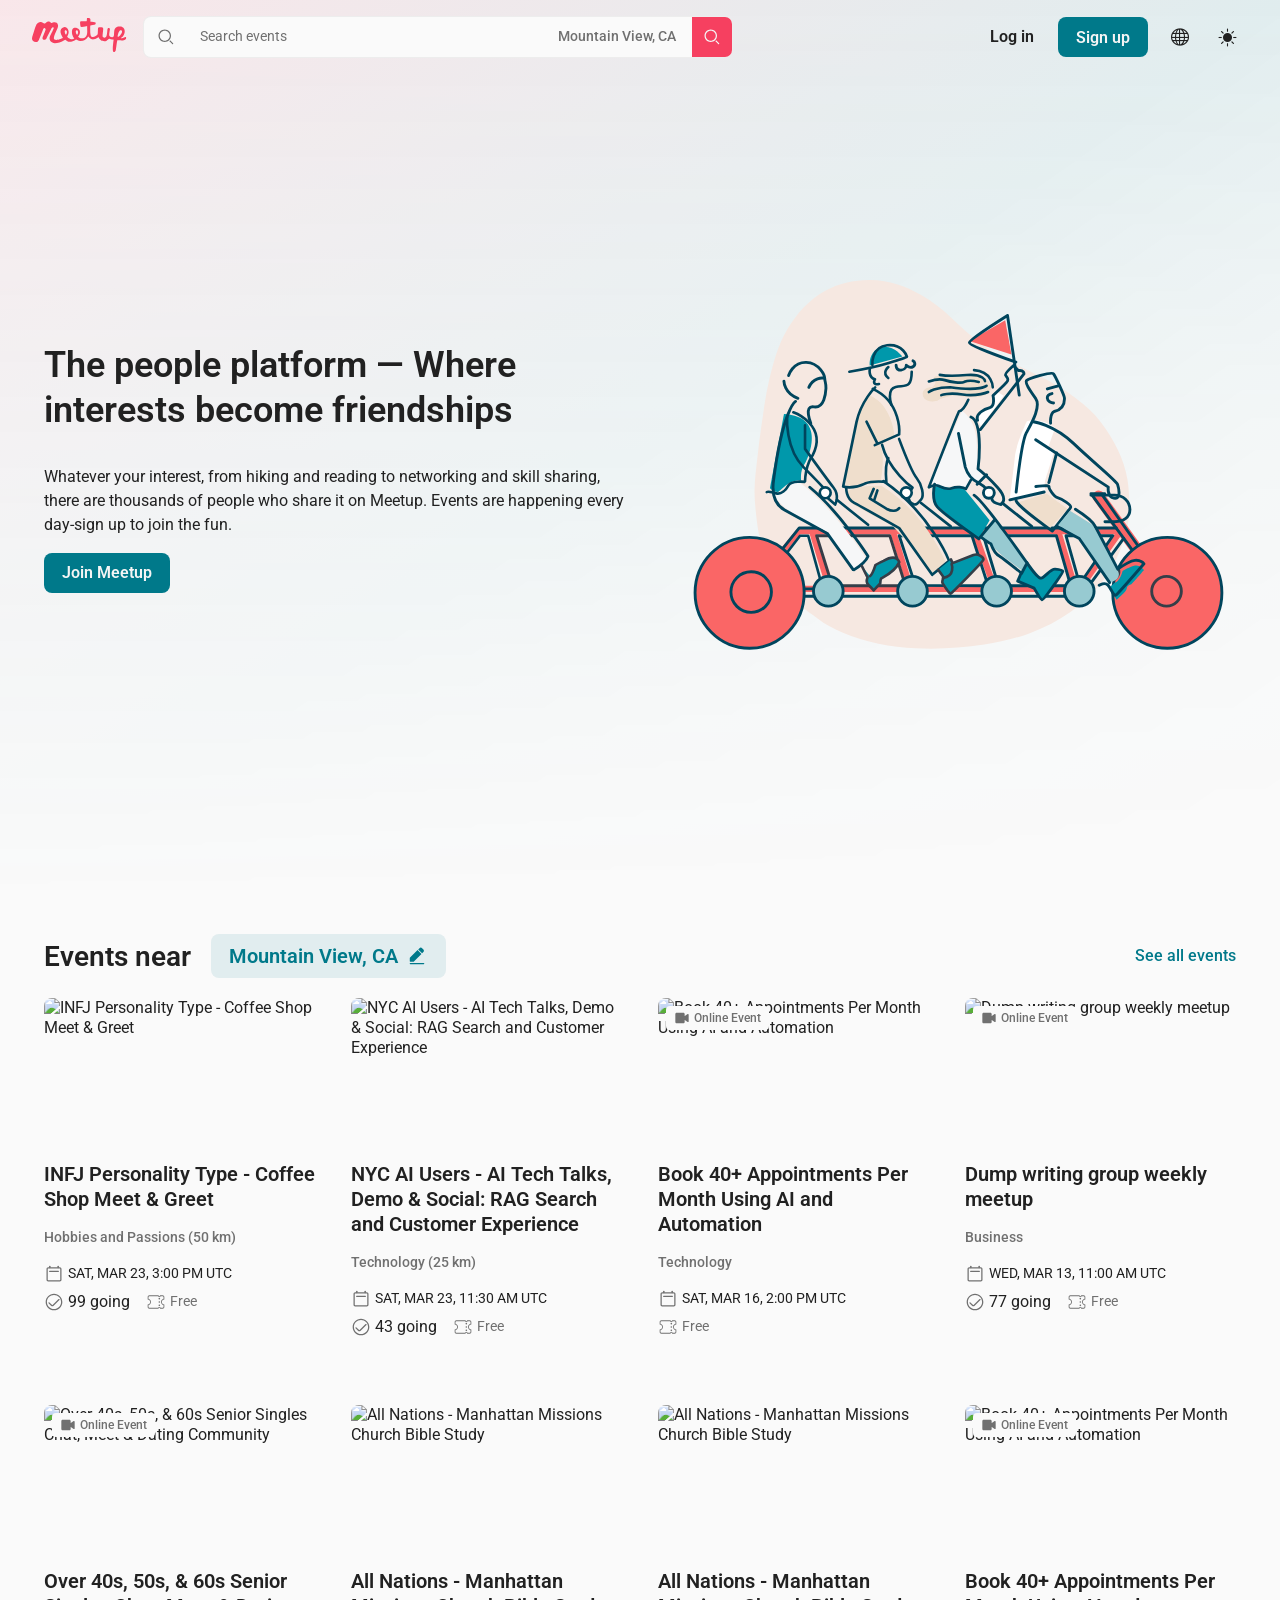
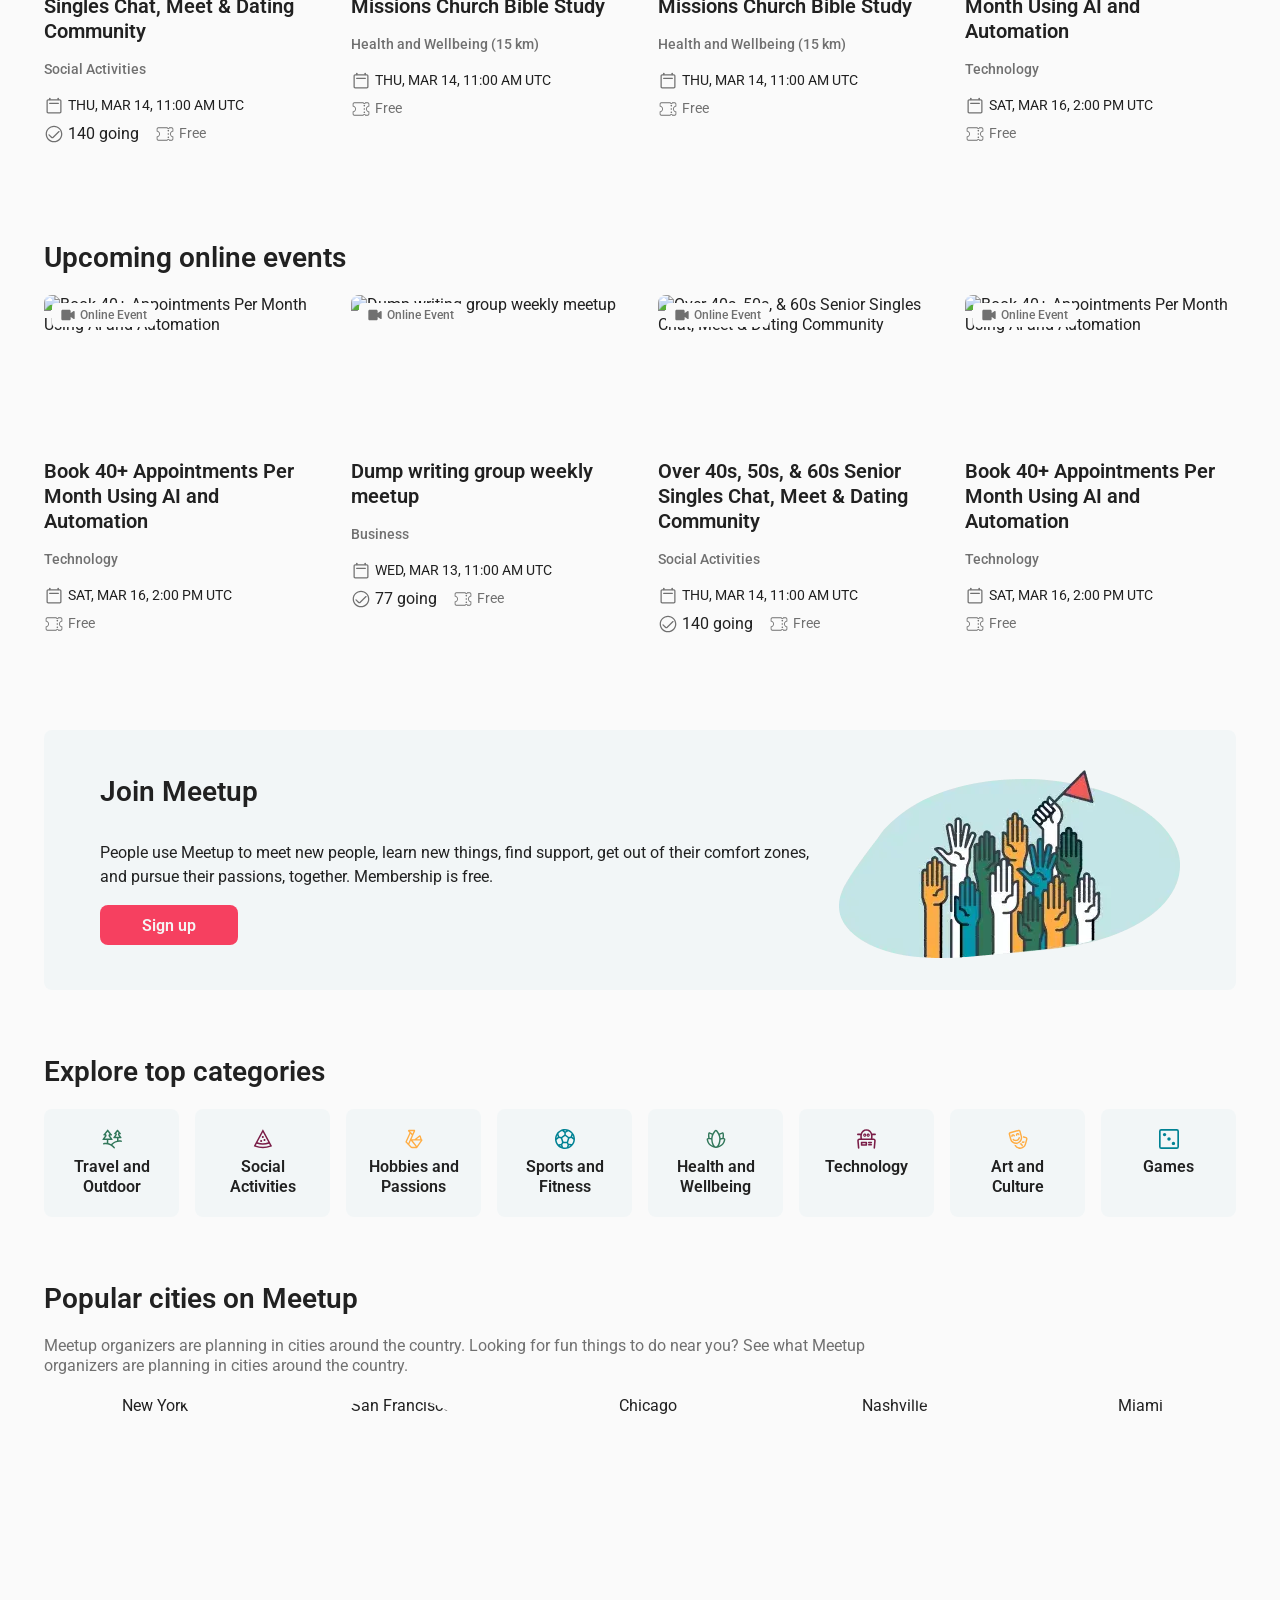
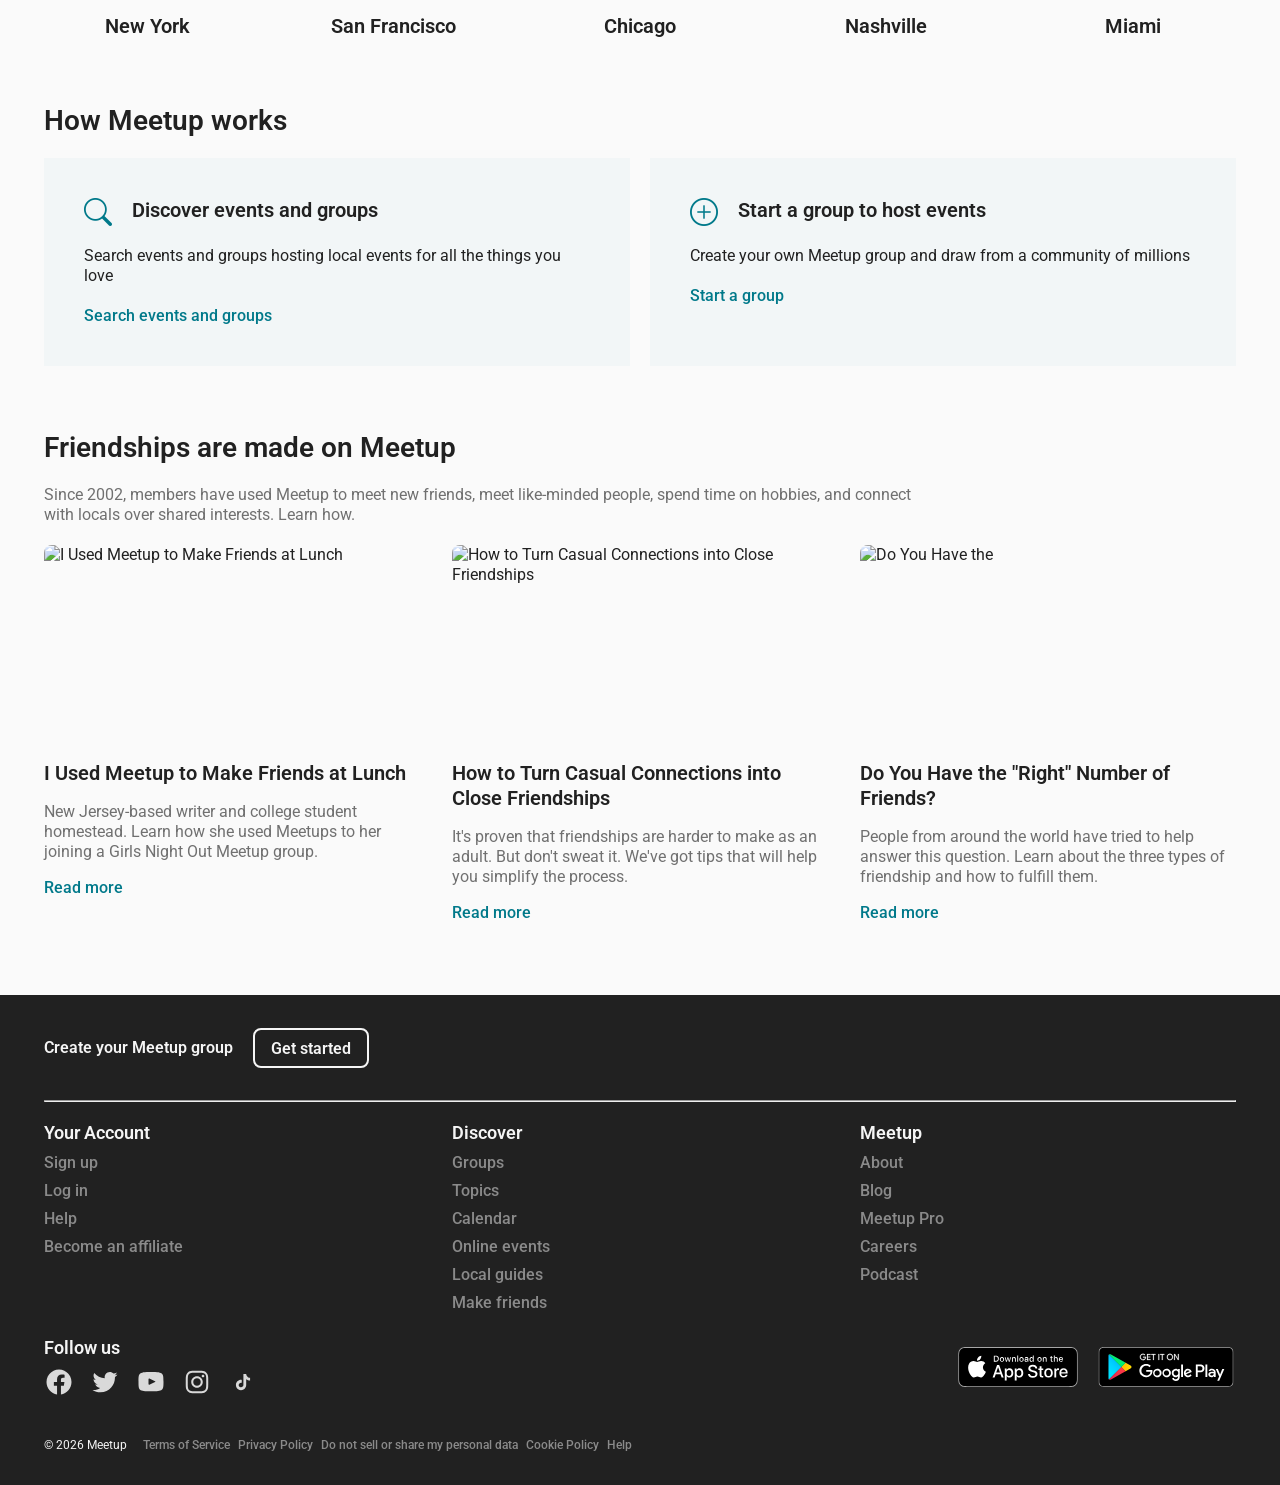
==== commit c2adc0b5: "ui: Убрано подчеркивание кнопки-ссылки" ====
--- a/index.html
+++ b/index.html
@@ -91,7 +91,7 @@
                 there are thousands of people who share it on Meetup. Events are happening
                 every day-sign up to join the fun.
               </p>
-              <a href="./events-near.html" class="btn btn-primary px-4">Join Meetup</a>
+              <a href="./events-near.html" class="btn btn-primary px-4 no-underline">Join Meetup</a>
             </div>
             <img src="./assets/images/hero-event.svg" class="flex-1" alt="The people platform — Where interests become friendships">
           </div>
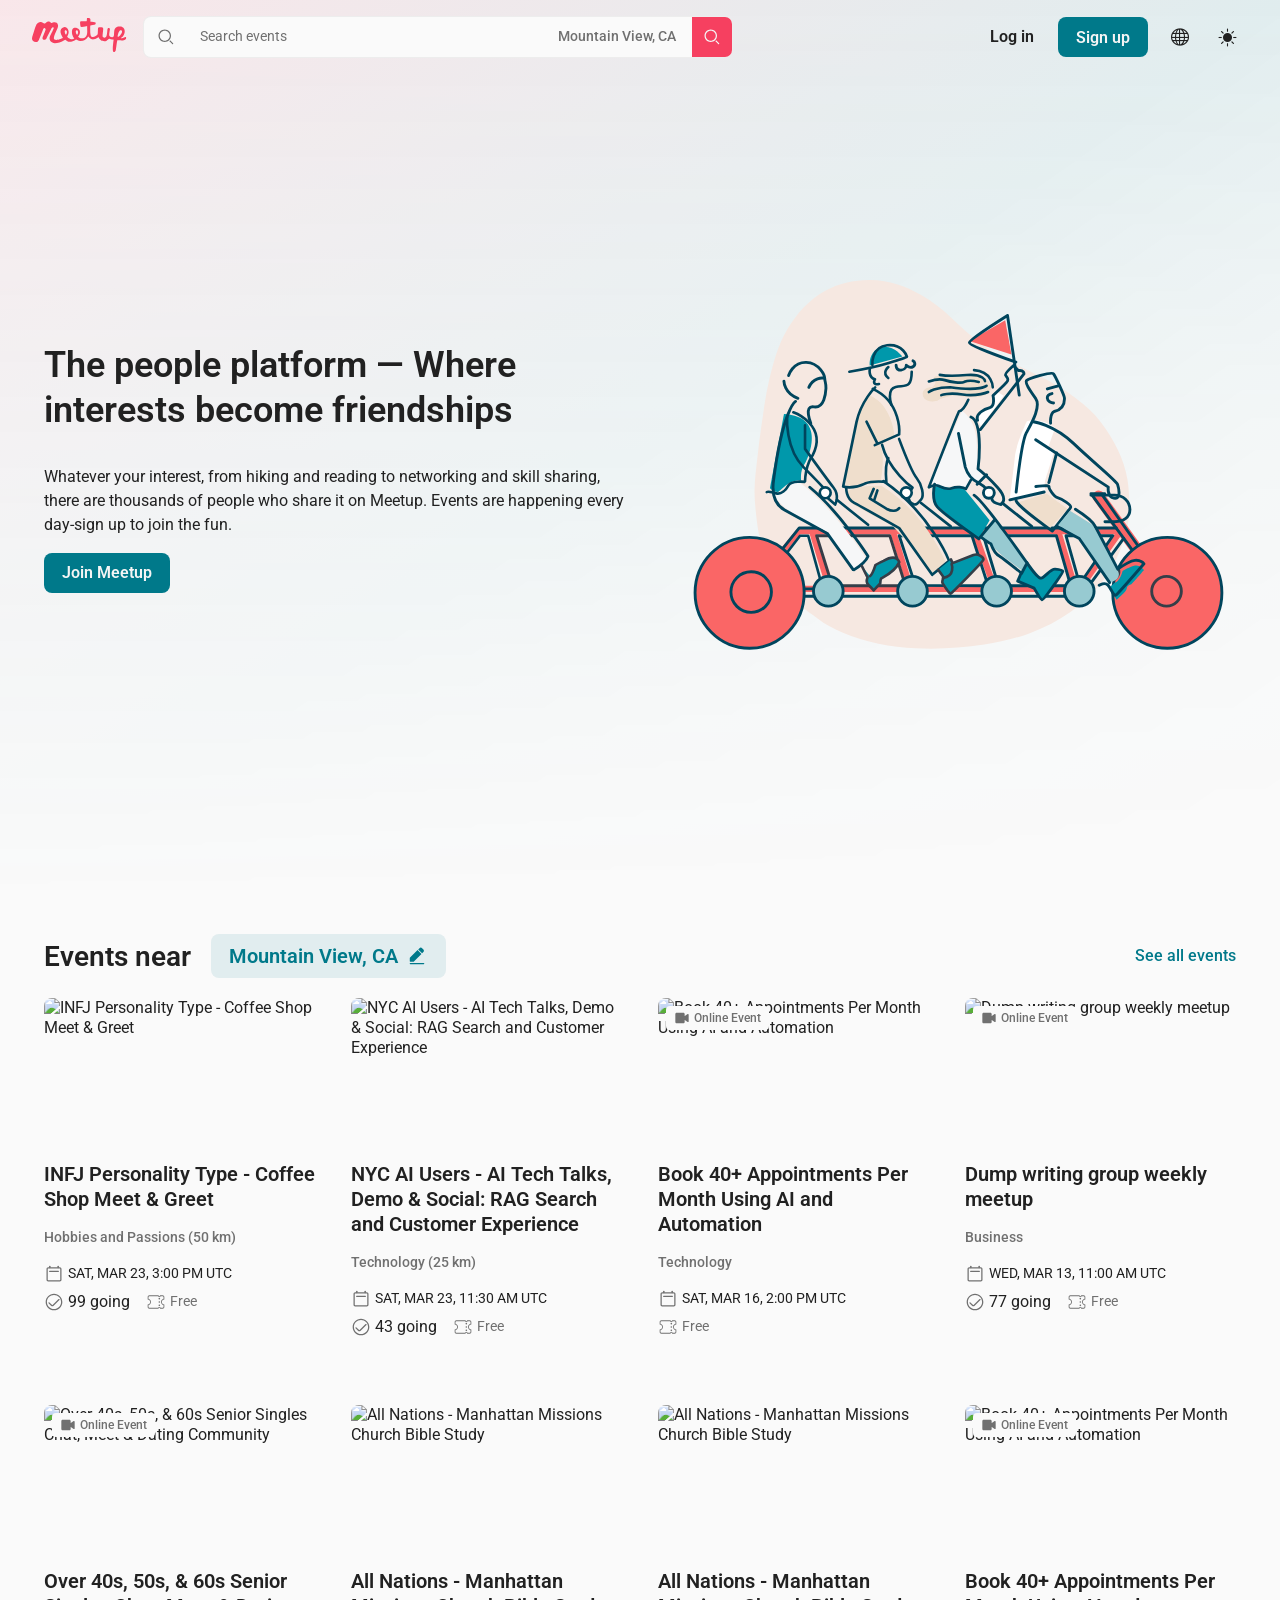
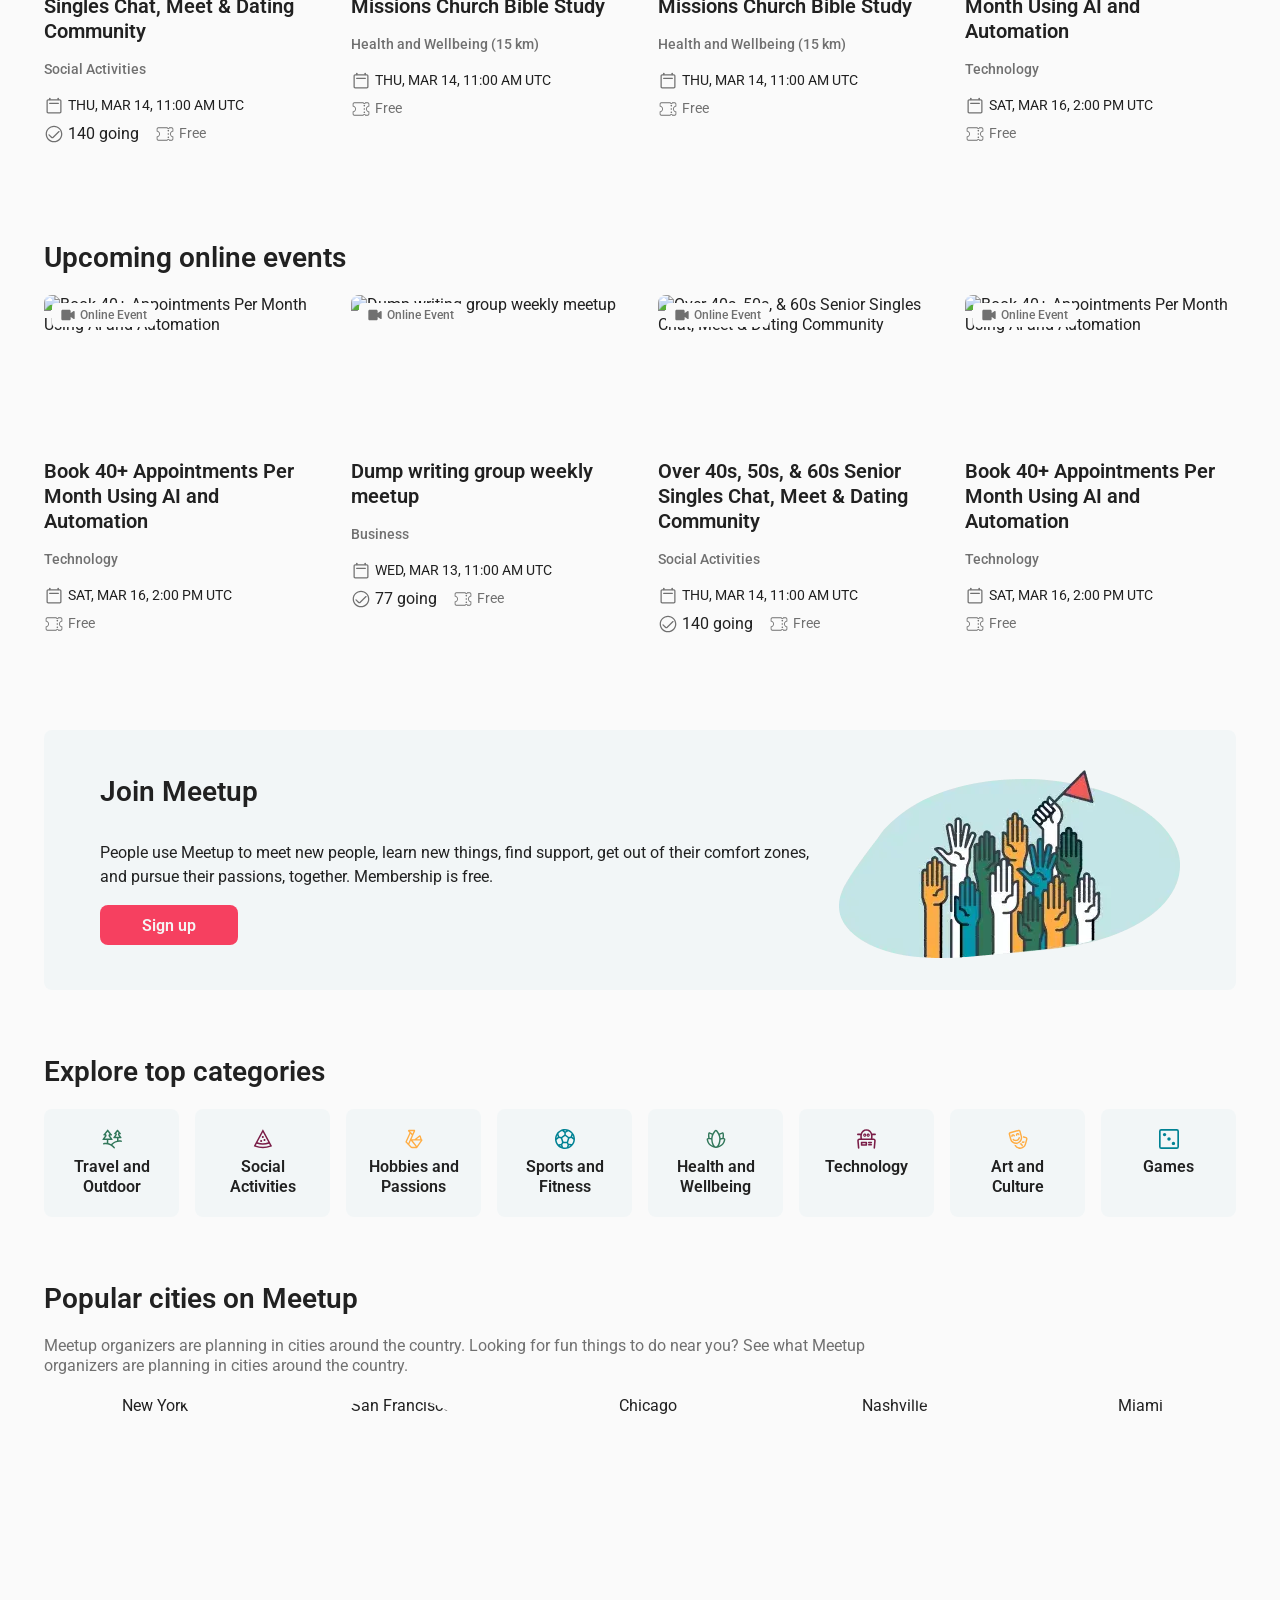
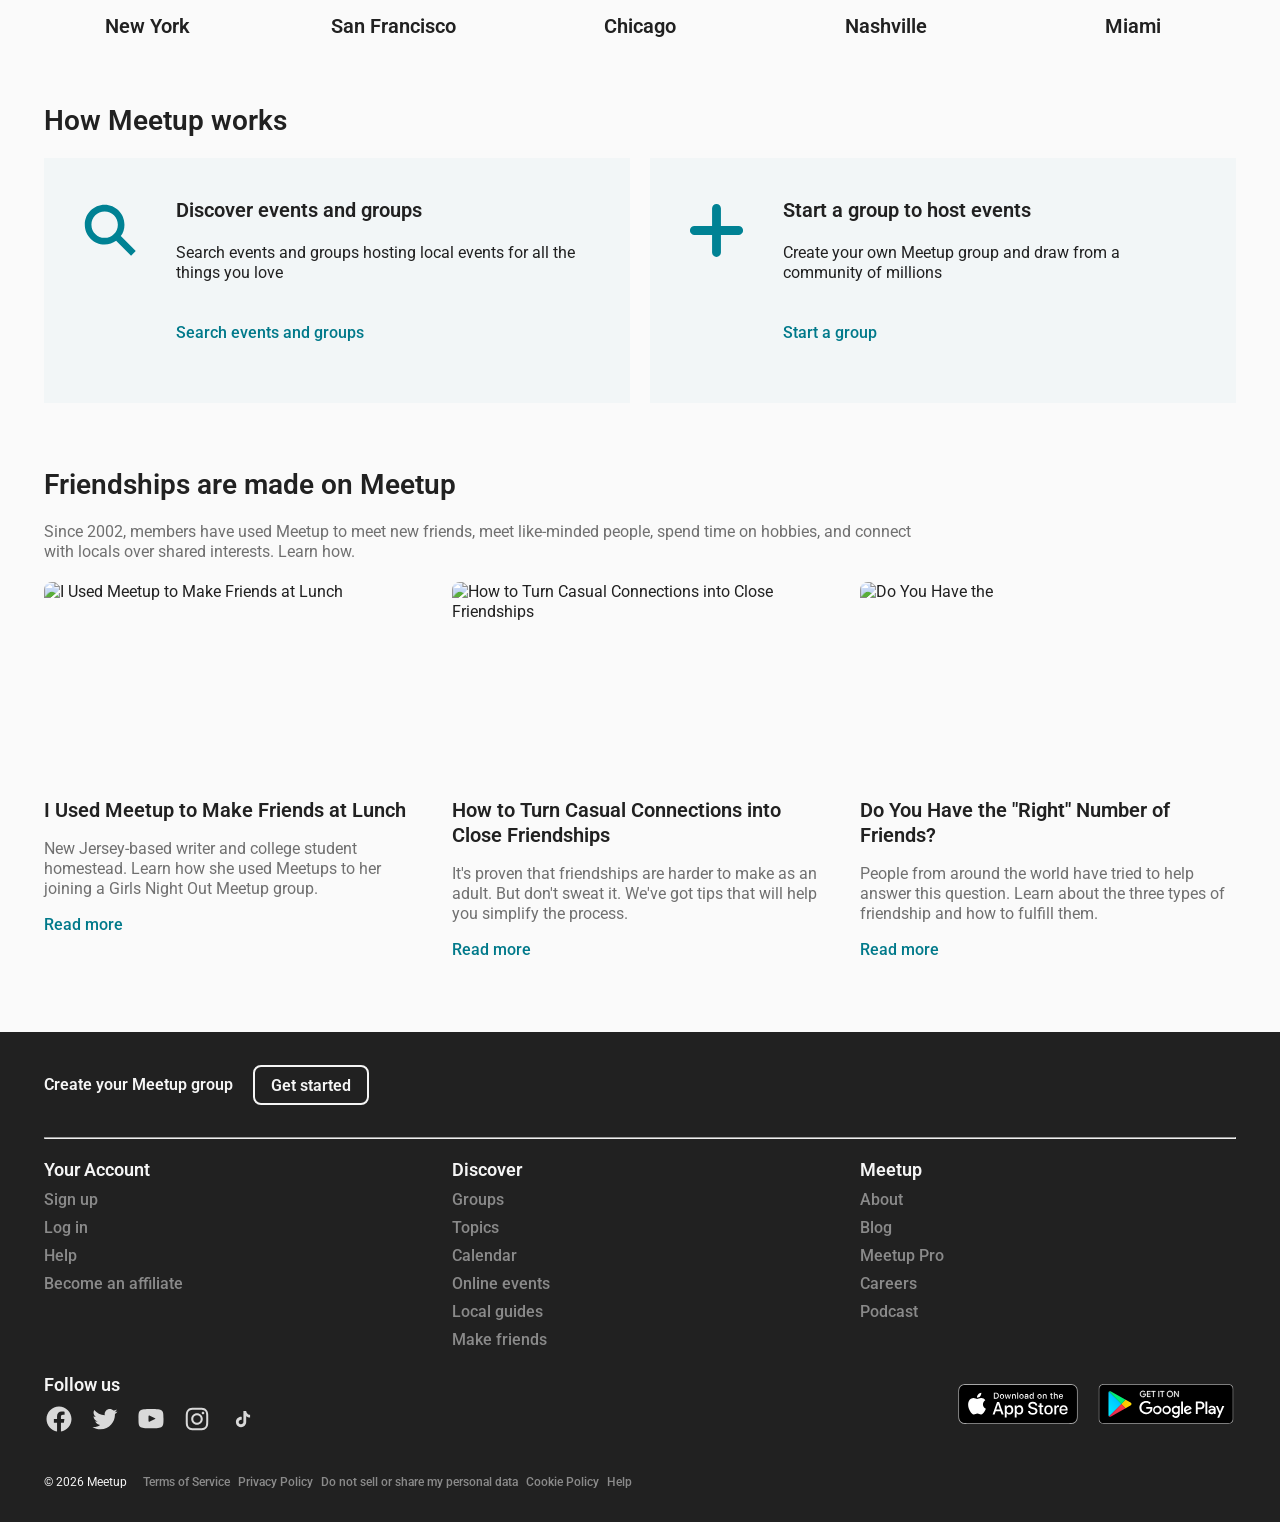
==== commit 86d6e085: "update: Доработаны стили и иконки блока how-meetup-works" ====
--- a/index.html
+++ b/index.html
@@ -166,21 +166,21 @@
         <div class="container">
           <h3 class="content nowrap mb-5">How Meetup works</h3>
           <div class="content gap-5">
-            <div class="flex-1 bg-primary-lite p-10">
-              <div class="flex items-start gap-5 mb-5">
-                <i class="bi bi-search text-2xl text-primary"></i>
+            <div class="flex-1 flex gap-10 bg-primary-lite p-10">
+              <span class="icon-search"></span>
+              <div class="flex flex-col gap-5 mb-5">
                 <h4 class="font-semibold">Discover events and groups</h4>
-              </div>
-              <p class="mb-5">Search events and groups hosting local events for all the things you love</p>
-              <a href="#" class="link">Search events and groups</a>
-            </div>
-            <div class="flex-1 bg-primary-lite p-10">
-              <div class="flex items-start gap-5 mb-5">
-                <i class="bi bi-plus-circle text-2xl text-primary"></i>
+                <p class="mb-5">Search events and groups hosting local events for all the things you love</p>
+                <a href="#" class="link">Search events and groups</a>
+              </div>
+            </div>
+            <div class="flex-1 flex gap-10 bg-primary-lite p-10">
+              <span class="icon-plus"></span>
+              <div class="flex flex-col gap-5 mb-5">
                 <h4 class="font-semibold">Start a group to host events</h4>
-              </div>
-              <p class="mb-5">Create your own Meetup group and draw from a community of millions</p>
-              <a href="#" class="link">Start a group</a>
+                <p class="mb-5">Create your own Meetup group and draw from a community of millions</p>
+                <a href="#" class="link">Start a group</a>
+              </div>
             </div>
           </div>
         </div>
--- a/styles/styles.css
+++ b/styles/styles.css
@@ -259,7 +259,9 @@
 .icon-calendar,
 .icon-check,
 .icon-ticket,
-.icon-cam {
+.icon-cam,
+.icon-plus,
+.icon-search {
   display: inline-block;
   background-repeat: no-repeat;
   background-position: center;
@@ -278,6 +280,16 @@
   height: 1rem;
 }
 
+.icon-plus {
+  width: 4rem;
+  height: 4rem;
+}
+
+.icon-search {
+  width: 4rem;
+  height: 4rem;
+}
+
 .icon-calendar {
   background-image: url('../assets/icons/calendar.svg');
 }
@@ -289,6 +301,12 @@
 }
 .icon-cam {
   background-image: url('../assets/icons/cam.svg');
+}
+.icon-search {
+  background-image: url('../assets/icons/search-bold.svg');
+}
+.icon-plus {
+  background-image: url('../assets/icons/plus-bold.svg');
 }
 
 /* ===== Join Meetup Section ===== */
@@ -404,7 +422,7 @@
 }
 
 /* ===== Responsive ===== */
-@media (max-width: 1023px) {
+@media (max-width: 1215px) {
   #map {
     display: none;
   }
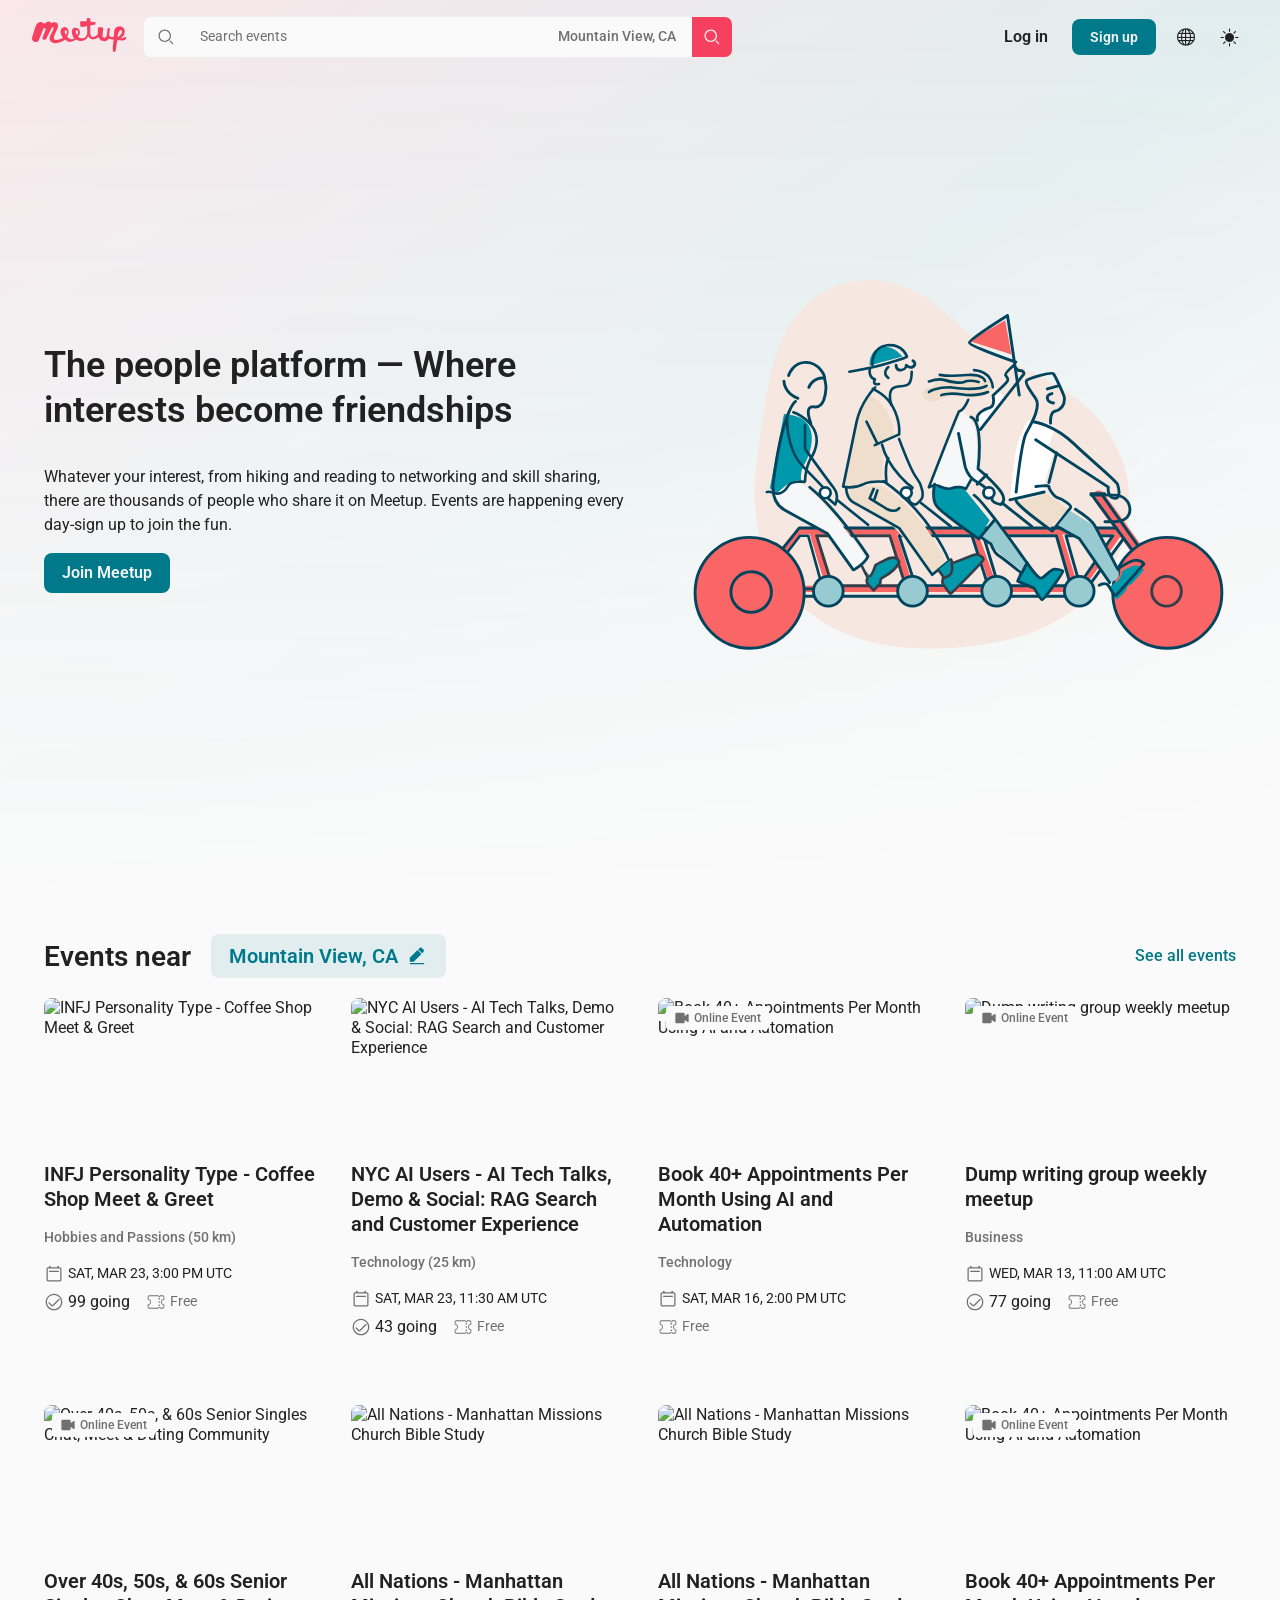
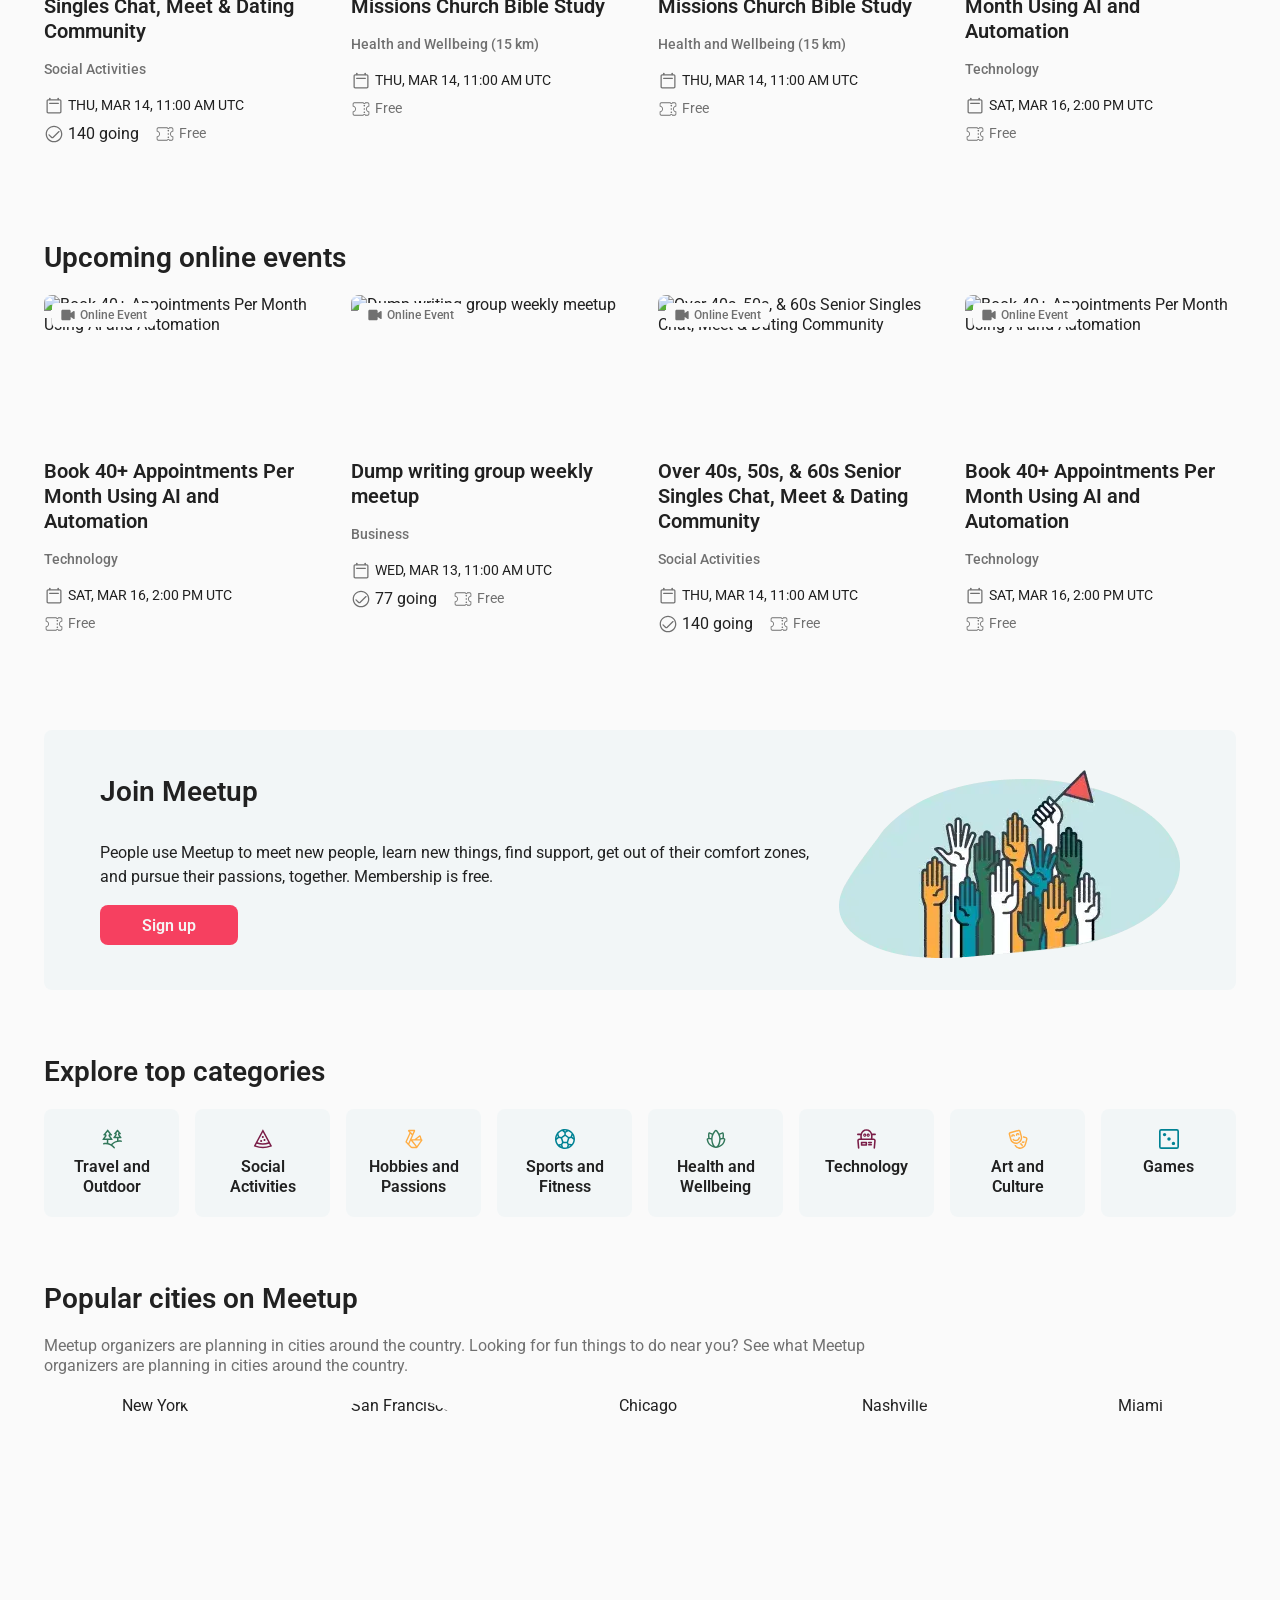
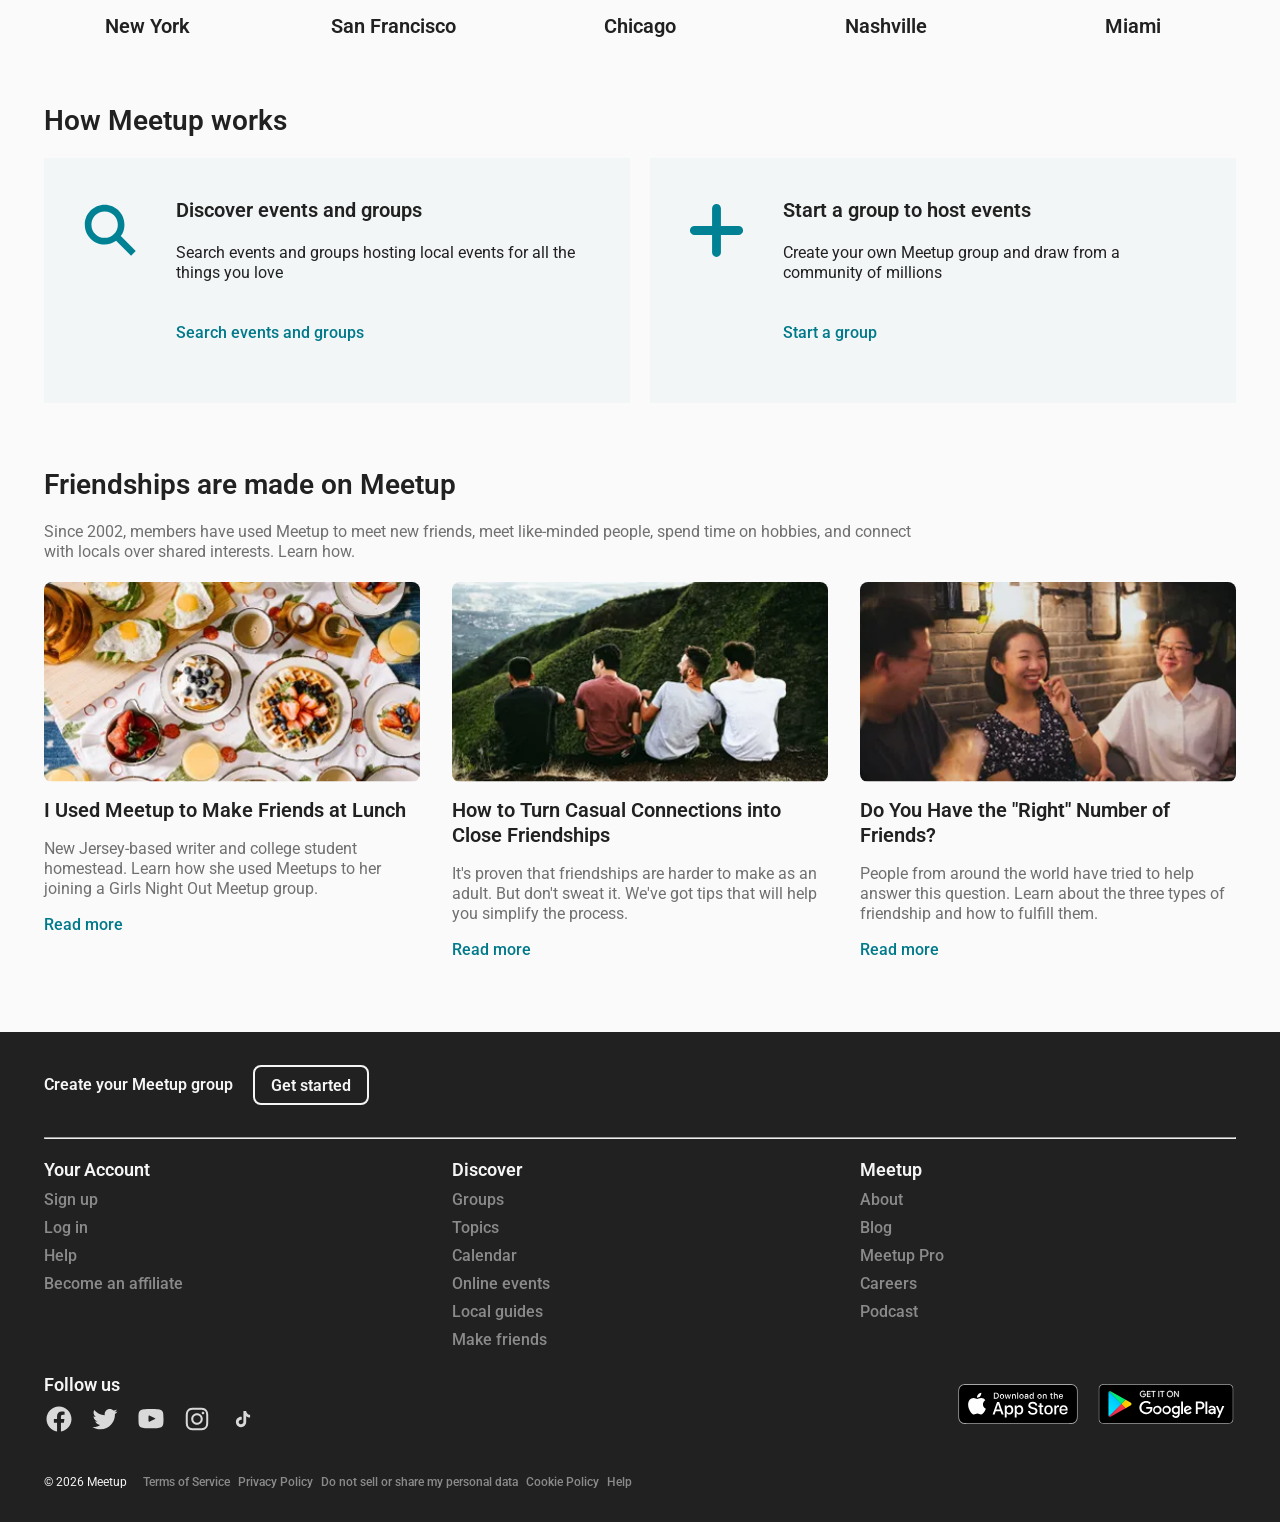
==== commit 10436085: "styles: Откорректированы  размеры кнопок в header" ====
--- a/index.html
+++ b/index.html
@@ -69,8 +69,8 @@
                 <!-- Навигация рендерится тут динамически -->
               </ul>
             </nav>
-            <button class="btn btn-ghost"><i class="bi bi-globe text-lg"></i></button>
-            <button id="theme-toggle" class="btn btn-ghost"></button>
+            <button class="btn btn-ghost btn-sm"><i class="bi bi-globe text-lg"></i></button>
+            <button id="theme-toggle" class="btn btn-ghost btn-sm"></button>
           </div>
 
         </div>
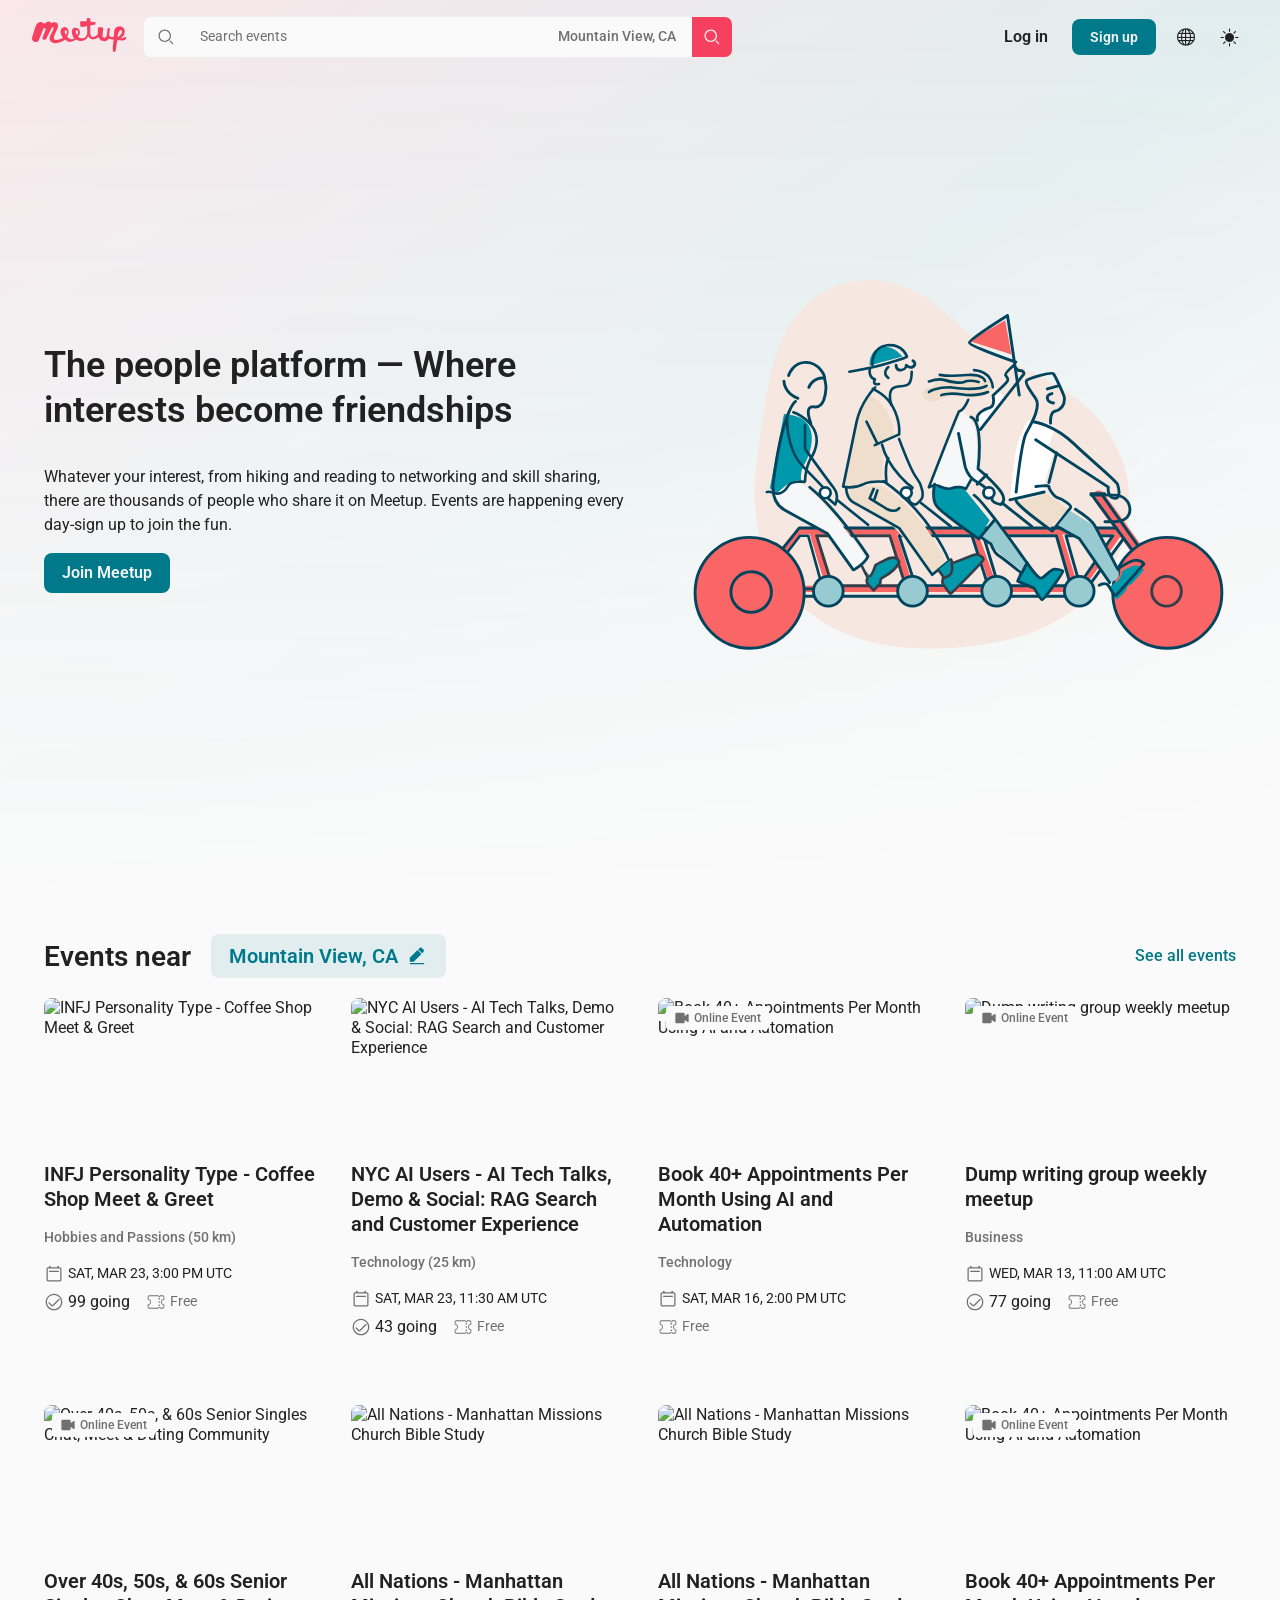
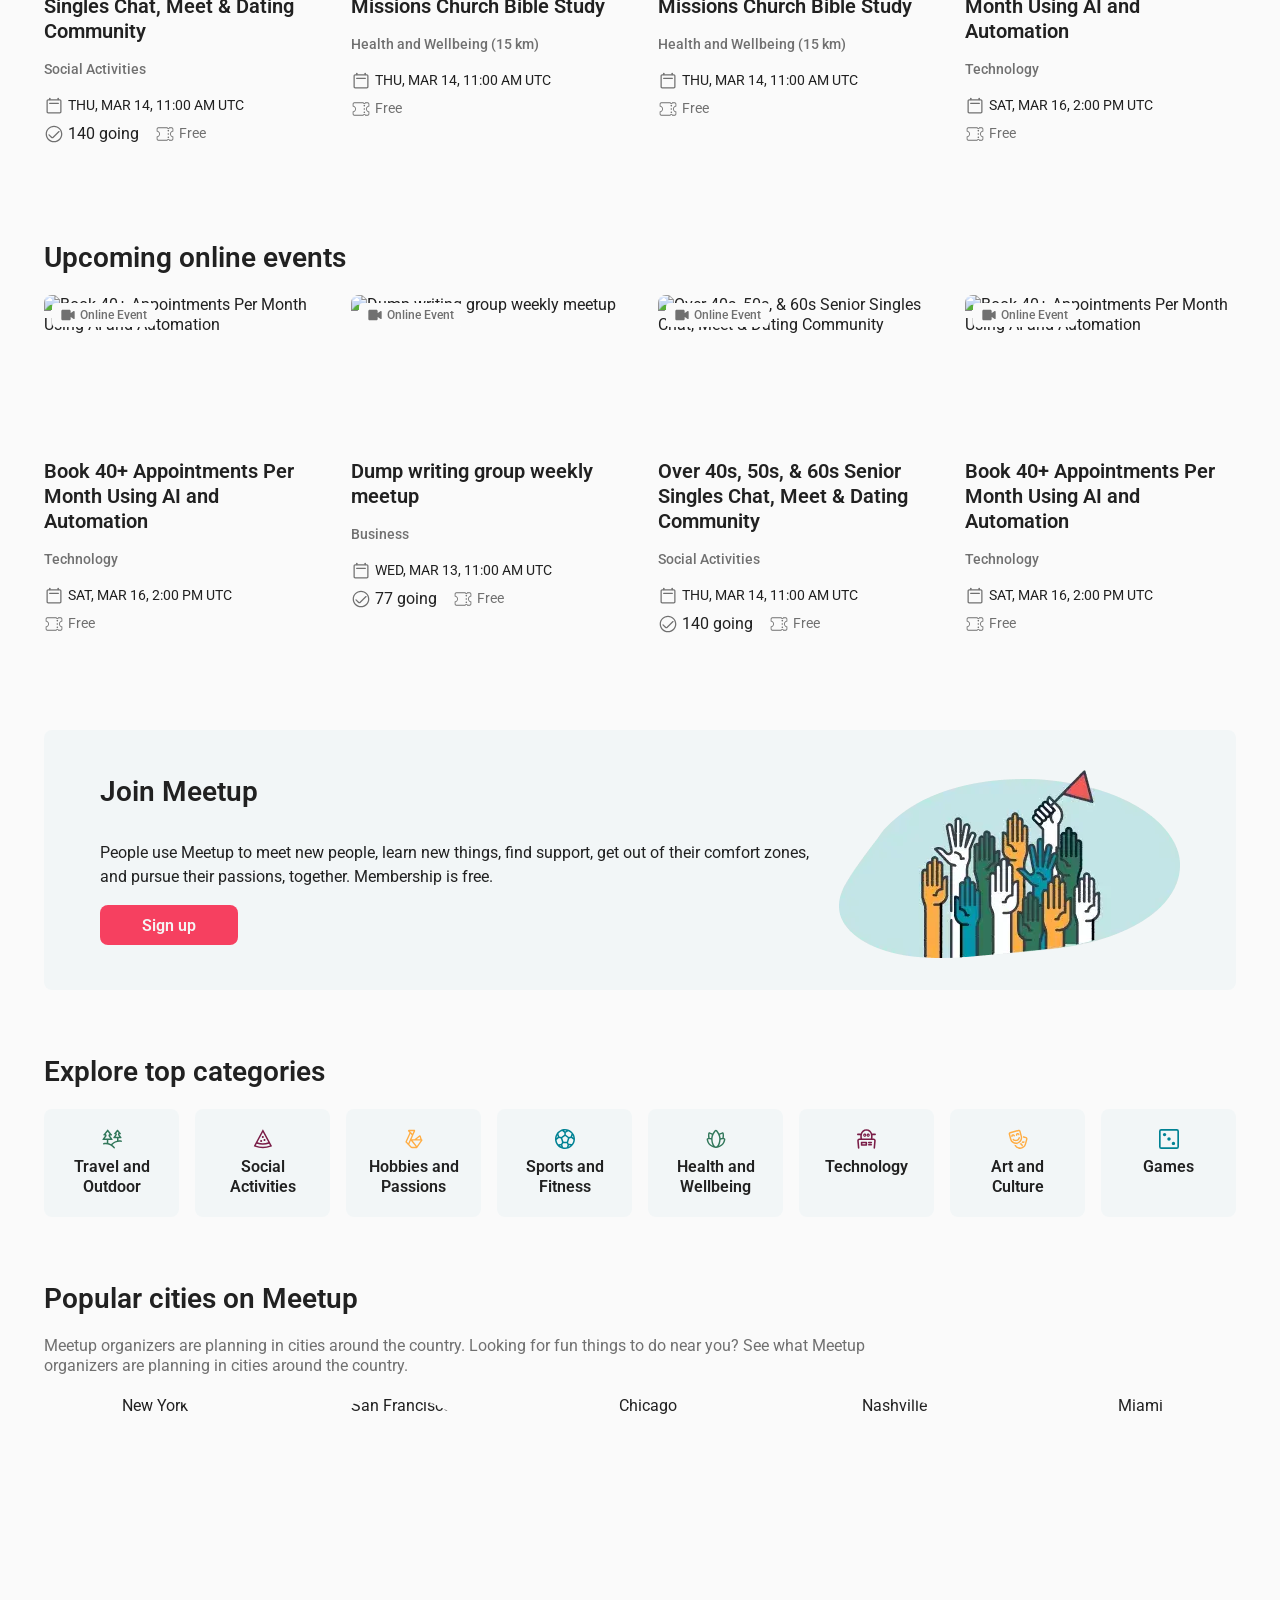
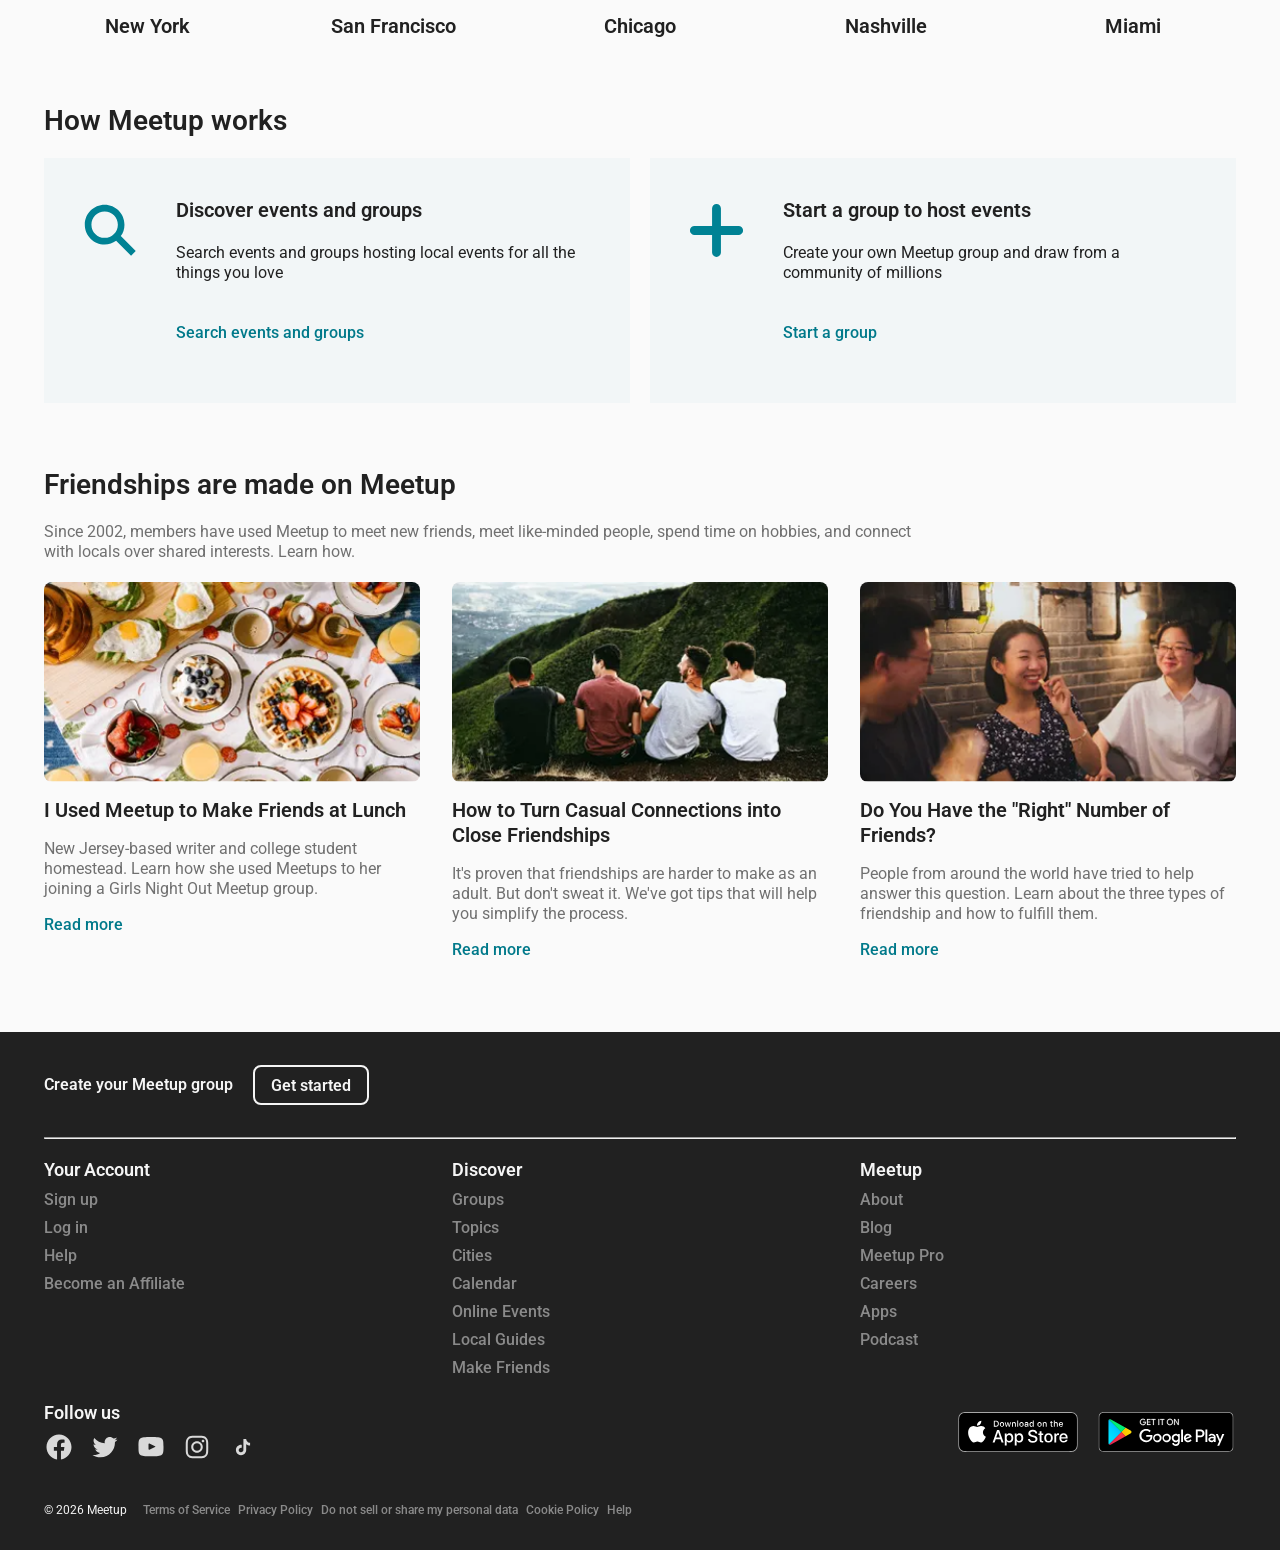
==== commit 2710d86d: "fix: Обновление ссылок" ====
--- a/index.html
+++ b/index.html
@@ -62,7 +62,7 @@
             </div>
           </div>
 
-          <!-- ACTIONS (nav НЕ тронут) -->
+          <!-- ACTIONS -->
           <div class="header-actions flex items-center justify-end gap-1">
             <nav>
               <ul>
@@ -211,31 +211,33 @@
           <div class="footer-column">
             <h5 class="text-light font-semibold mb-2">Your Account</h5>
             <ul class="footer-links">
-              <li><a href="#" class="link text-muted">Sign up</a></li>
-              <li><a href="#" class="link text-muted">Log in</a></li>
-              <li><a href="#" class="link text-muted">Help</a></li>
-              <li><a href="#" class="link text-muted">Become an affiliate</a></li>
+              <li><a href="#join-meetup" class="link text-muted">Sign up</a></li>
+              <li><a href="#join-meetup" class="link text-muted">Log in</a></li>
+              <li><a href="#how-meetup-works" class="link text-muted">Help</a></li>
+              <li><a href="#how-meetup-works" class="link text-muted">Become an Affiliate</a></li>
             </ul>
           </div>
           <div class="footer-column">
             <h5 class="text-light font-semibold mb-2">Discover</h5>
             <ul class="footer-links">
-              <li><a href="#" class="link text-muted">Groups</a></li>
-              <li><a href="#" class="link text-muted">Topics</a></li>
-              <li><a href="#" class="link text-muted">Calendar</a></li>
-              <li><a href="#" class="link text-muted">Online events</a></li>
-              <li><a href="#" class="link text-muted">Local guides</a></li>
-              <li><a href="#" class="link text-muted">Make friends</a></li>
+              <li><a href="./index.html#events-near" class="link text-muted">Groups</a></li>
+              <li><a href="./index.html#top-categories" class="link text-muted">Topics</a></li>
+              <li><a href="./index.html#cities-on-meetup" class="link text-muted">Cities</a></li>
+              <li><a href="./events-near.html#events-near" class="link text-muted">Calendar</a></li>
+              <li><a href="./index.html#online-events" class="link text-muted">Online Events</a></li>
+              <li><a href="./index.html#cities-on-meetup" class="link text-muted">Local Guides</a></li>
+              <li><a href="./index.html#friendships-on-meetup" class="link text-muted">Make Friends</a></li>
             </ul>
           </div>
           <div class="footer-column">
             <h5 class="text-light font-semibold mb-2">Meetup</h5>
             <ul class="footer-links">
-              <li><a href="#" class="link text-muted">About</a></li>
-              <li><a href="#" class="link text-muted">Blog</a></li>
-              <li><a href="#" class="link text-muted">Meetup Pro</a></li>
-              <li><a href="#" class="link text-muted">Careers</a></li>
-              <li><a href="#" class="link text-muted">Podcast</a></li>
+              <li><a href="./index.html#hero" class="link text-muted">About</a></li>
+              <li><a href="./index.html#hero" class="link text-muted">Blog</a></li>
+              <li><a href="./index.html#how-meetup-works" class="link text-muted">Meetup Pro</a></li>
+              <li><a href="./index.html#hero" class="link text-muted">Careers</a></li>
+              <li><a href="#" class="link text-muted">Apps</a></li>
+              <li><a href="./index.html#hero" class="link text-muted">Podcast</a></li>
             </ul>
           </div>
         </div>
@@ -265,11 +267,11 @@
       <div class="footer-bottom content text-xs pt-4 gap-4">
         <span class="text-light">&copy; 2026 Meetup</span>
         <div class="footer-bottom-links flex items-center gap-2">
-          <a href="#" class="link text-muted">Terms of Service</a>
-          <a href="#" class="link text-muted">Privacy Policy</a>
-          <a href="#" class="link text-muted">Do not sell or share my personal data</a>
-          <a href="#" class="link text-muted">Cookie Policy</a>
-          <a href="#" class="link text-muted">Help</a>
+          <a href="./index.html#hero" class="link text-muted">Terms of Service</a>
+          <a href="./index.html#hero" class="link text-muted">Privacy Policy</a>
+          <a href="./index.html#hero" class="link text-muted">Do not sell or share my personal data</a>
+          <a href="./index.html#hero" class="link text-muted">Cookie Policy</a>
+          <a href="./index.html#how-meetup-works" class="link text-muted">Help</a>
         </div>
       </div>
     </div>
--- a/styles/styles.css
+++ b/styles/styles.css
@@ -422,7 +422,7 @@
 }
 
 /* ===== Responsive ===== */
-@media (max-width: 1215px) {
+@media (max-width: 1255px) {
   #map {
     display: none;
   }
@@ -437,11 +437,12 @@
   }
 }
 
-@media (max-width: 767px) {
+@media (max-width: 1023px) {
   #hero {
     min-height: 0;
   }
-
+}
+@media (max-width: 767px) {
   .container {
     padding: 0 2rem;
   }
@@ -502,6 +503,7 @@
     border-top: 1px solid #c5c5c5;
   }
 
+  #events-filters .event img,
   .event img {
     max-width: 100px;
     max-height: 60px;
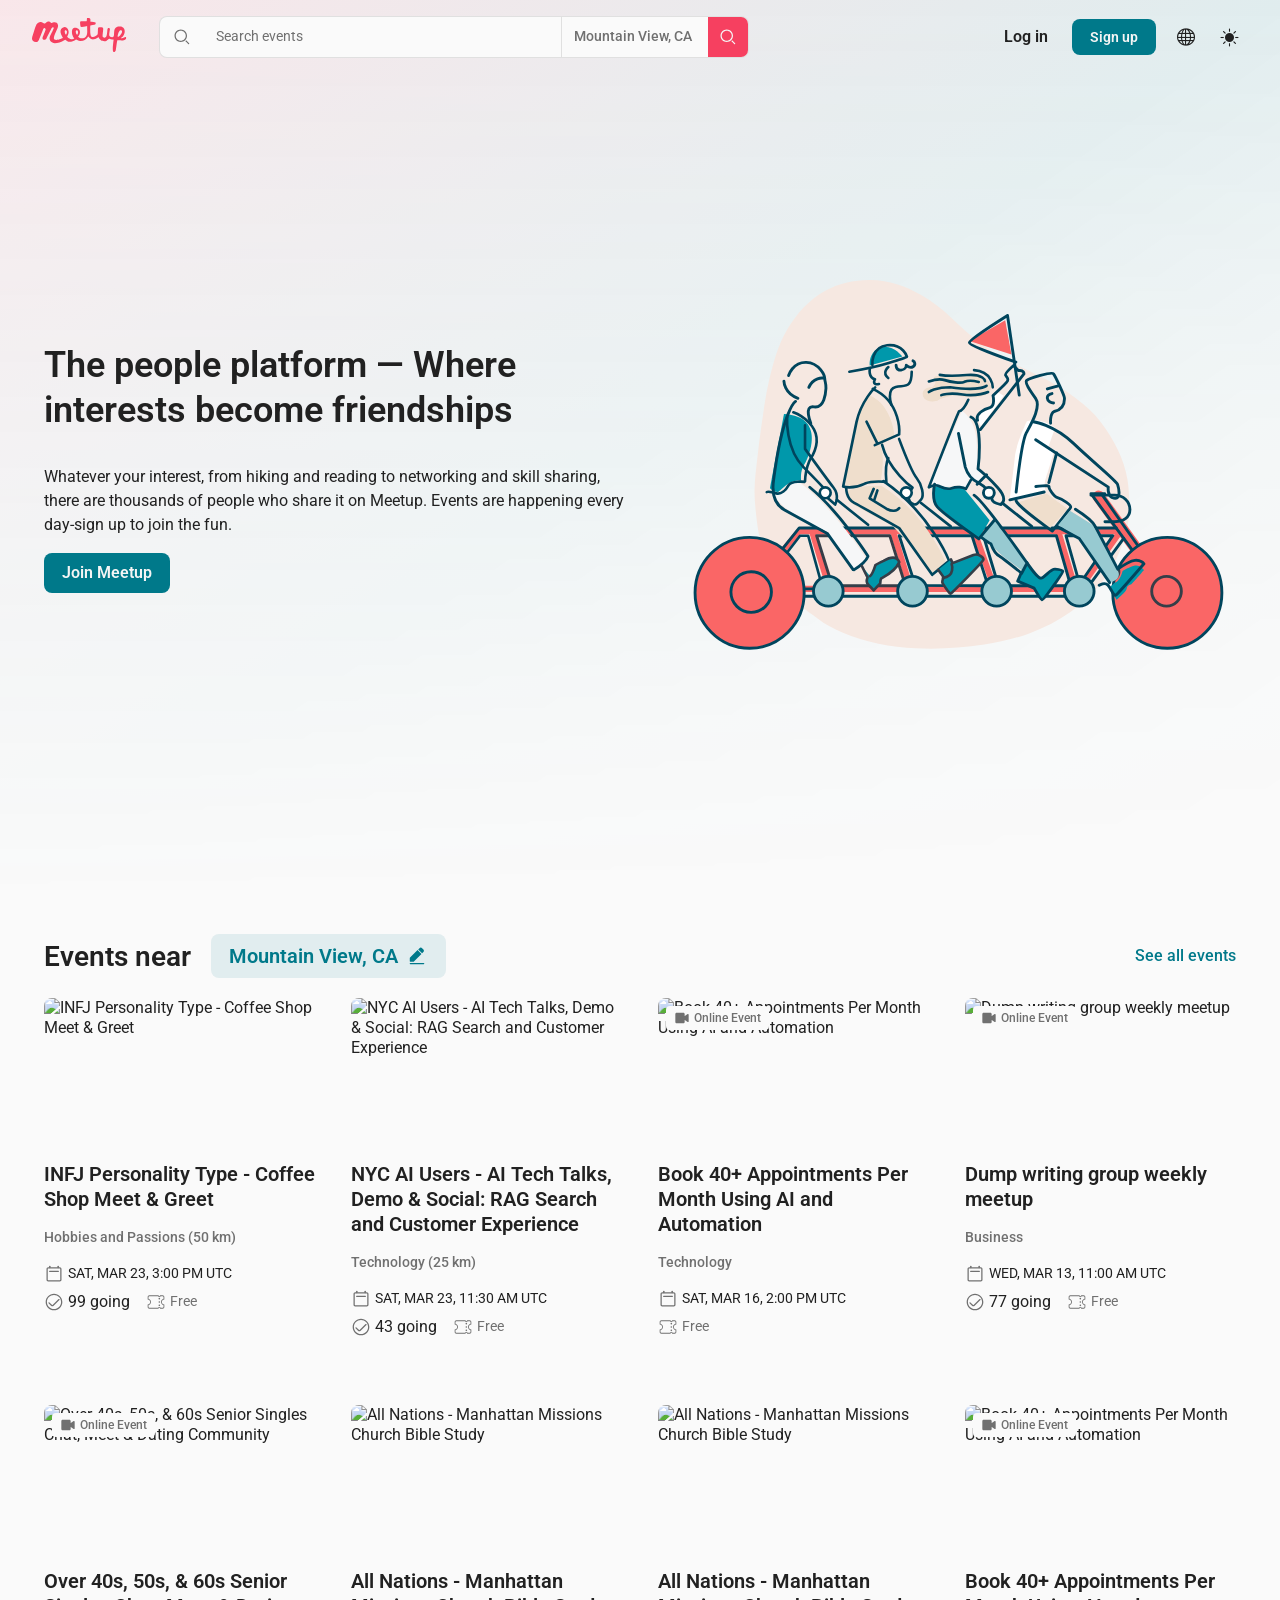
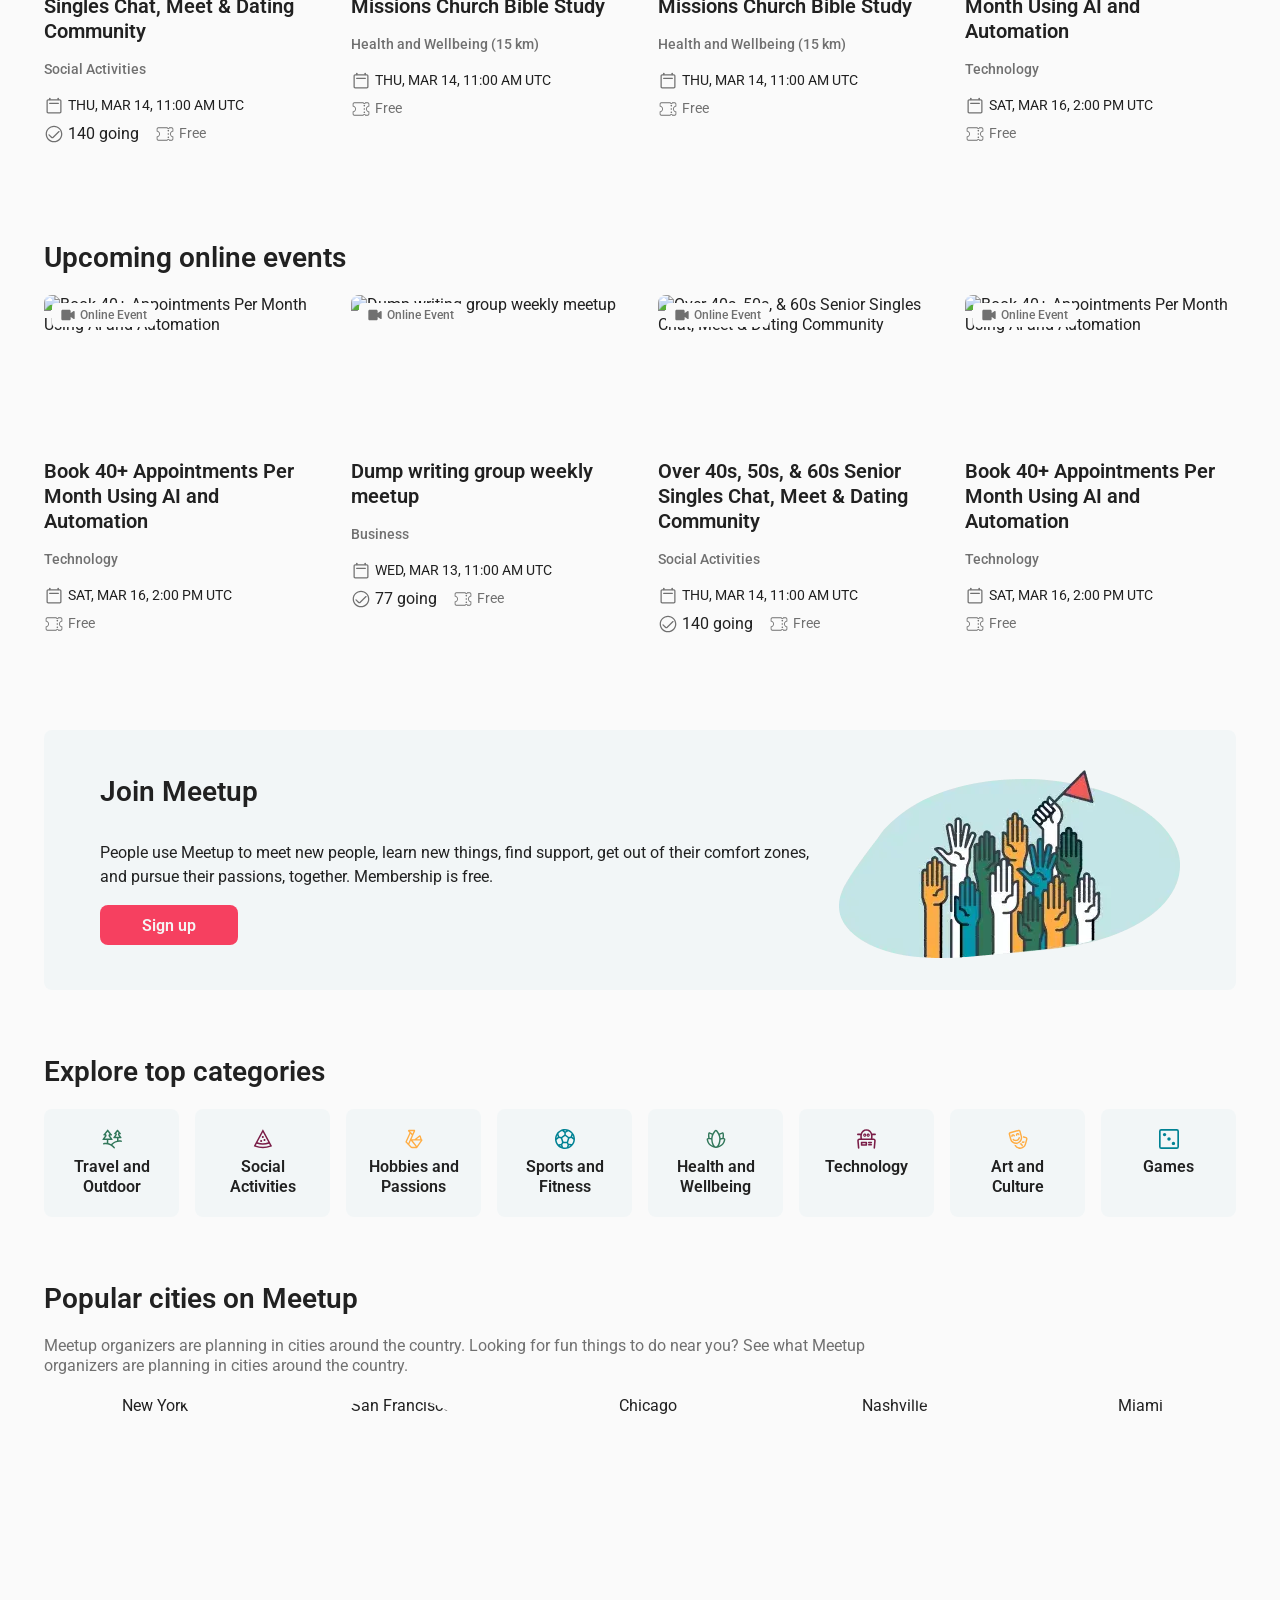
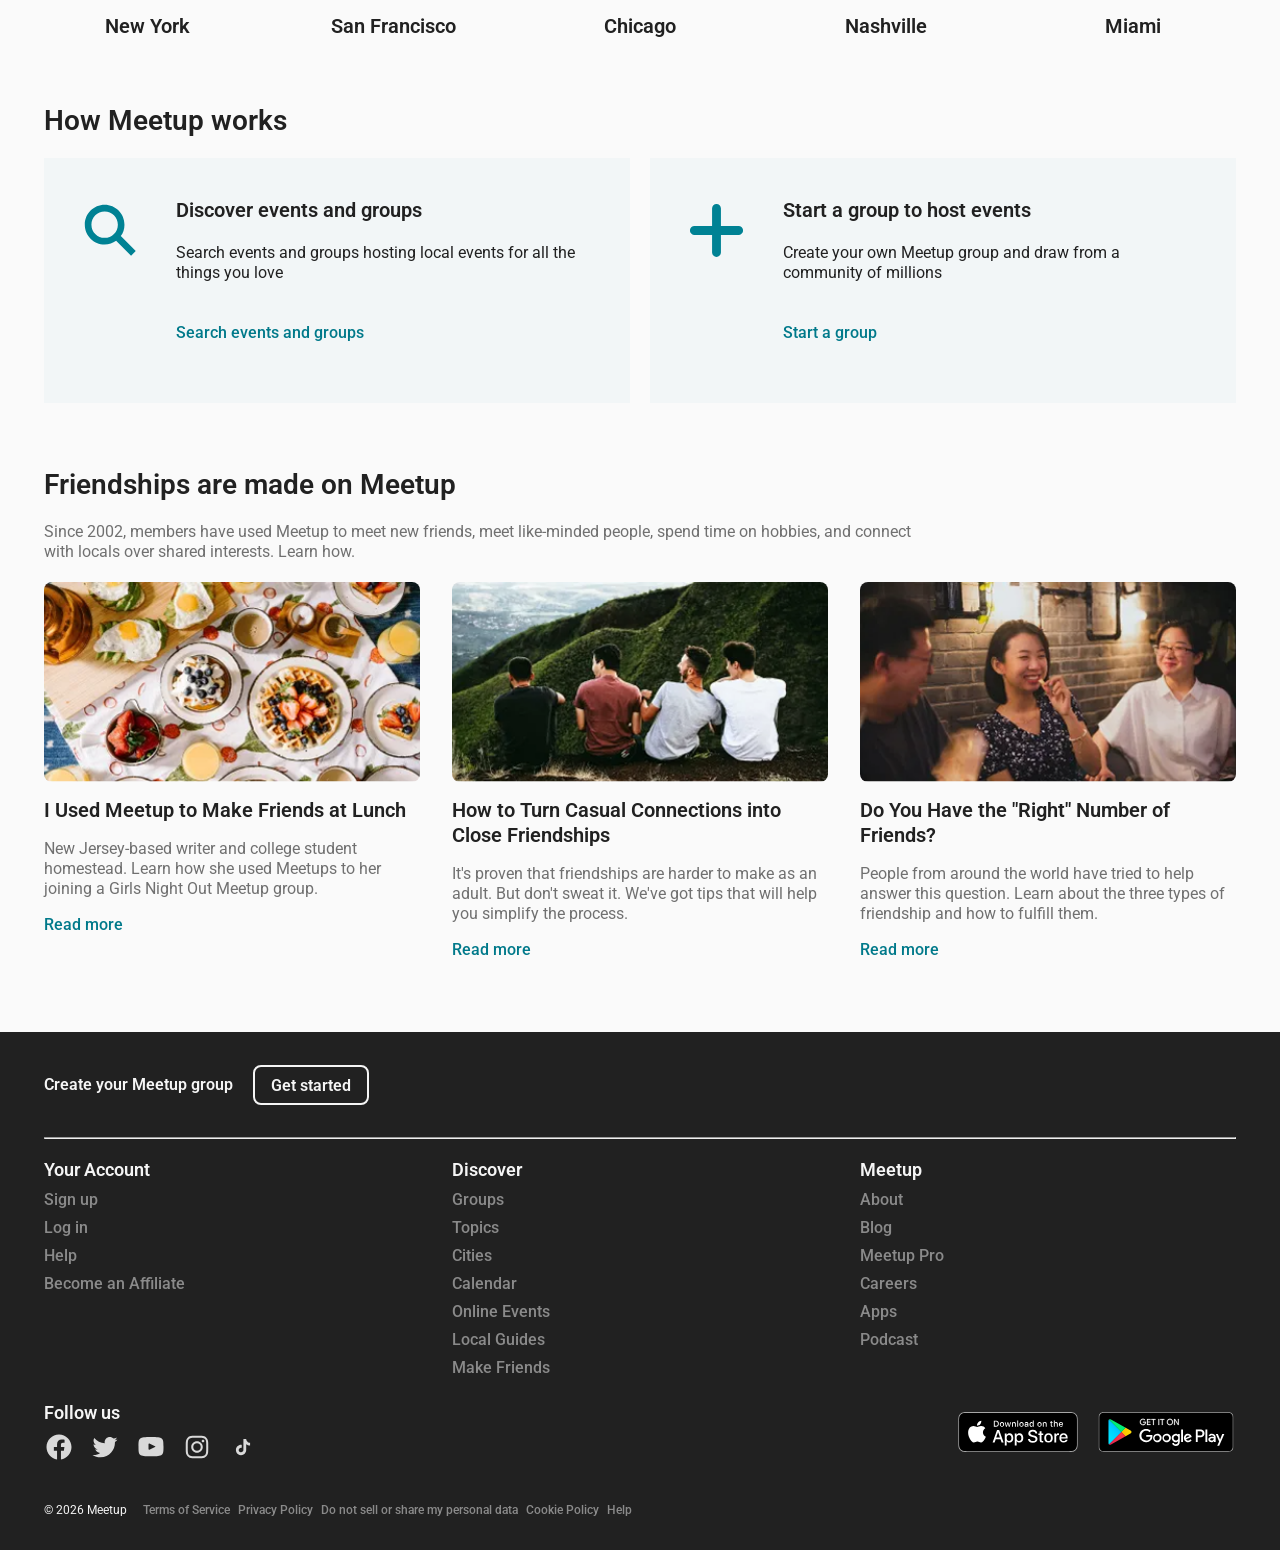
==== commit 8d397552: "styles: Незначительное изменение стилей. Добвлена гранца между элментами в search-bar" ====
--- a/index.html
+++ b/index.html
@@ -48,7 +48,7 @@
                 <input type="text" placeholder="Search events" class="search-input flex-1 bg-transparent outline-none text-sm">
               </div>
 
-              <div class="flex items-center gap-4">
+              <div id="location" class="flex items-center gap-4">
                 <span class="text-sm font-medium text-muted pl-3">
                   Mountain View, CA
                 </span>
--- a/styles/styles.css
+++ b/styles/styles.css
@@ -14,6 +14,8 @@
 
 .link:hover {
   text-decoration: underline;
+  text-decoration-thickness: 2px;
+  text-underline-offset: 3px;
 }
 
 /* ===== Header layout ===== */
@@ -22,7 +24,7 @@
   grid-template-columns: auto 1fr auto;
   grid-template-areas: 'logo search actions';
   align-items: center;
-  gap: 1rem;
+  gap: 2rem;
   width: 100%;
 }
 
@@ -100,6 +102,10 @@
 
 #search-btn {
   border-radius: 0;
+}
+
+#location {
+  border-left: 1px solid var(--color-bg-accent);
 }
 
 /* ====== Events grid ====== */
@@ -422,7 +428,8 @@
 }
 
 /* ===== Responsive ===== */
-@media (max-width: 1255px) {
+/* default 1255, для демонстрации 1215 */
+@media (max-width: 1215px) {
   #map {
     display: none;
   }
@@ -509,12 +516,8 @@
     max-height: 60px;
   }
 
-  .event-info h4 {
+  .event-info .time-date {
     order: -1;
-  }
-
-  .event-info .time-date {
-    order: -2;
     margin-bottom: 0.25rem;
   }
 
